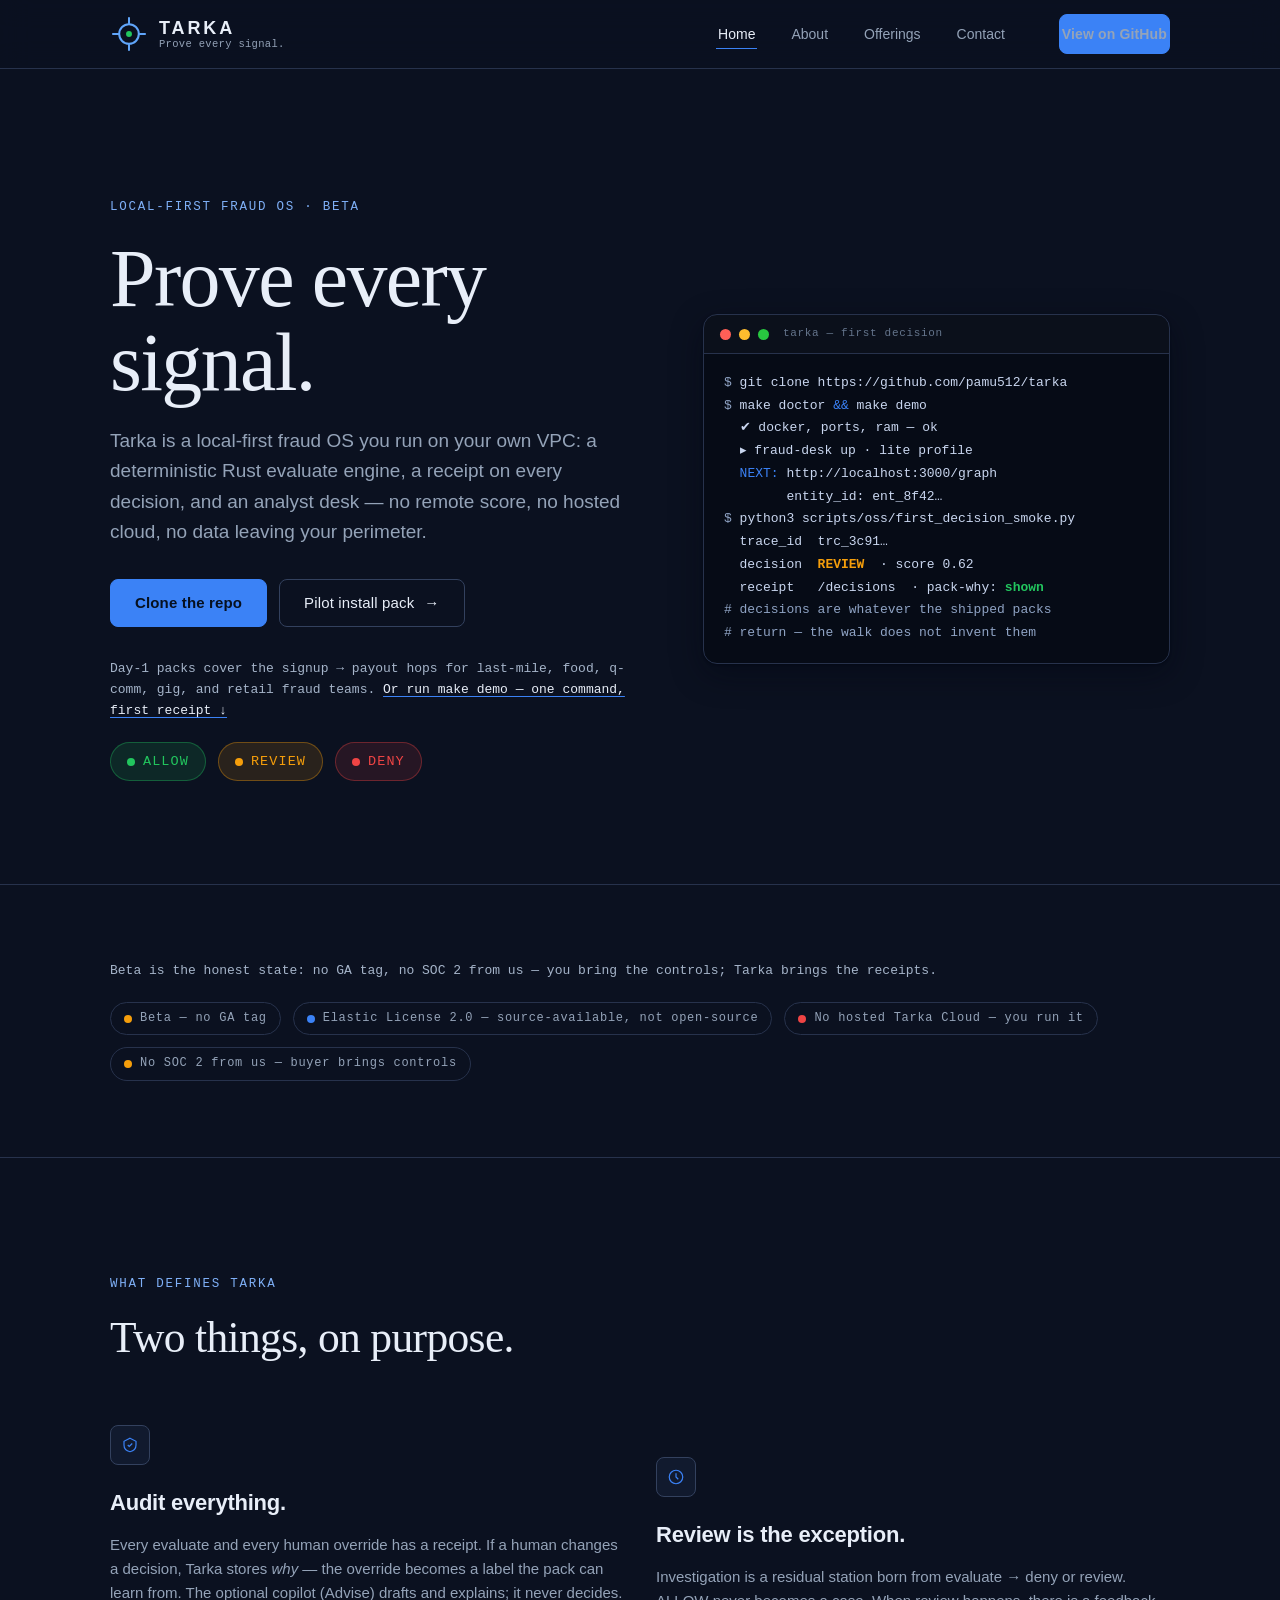
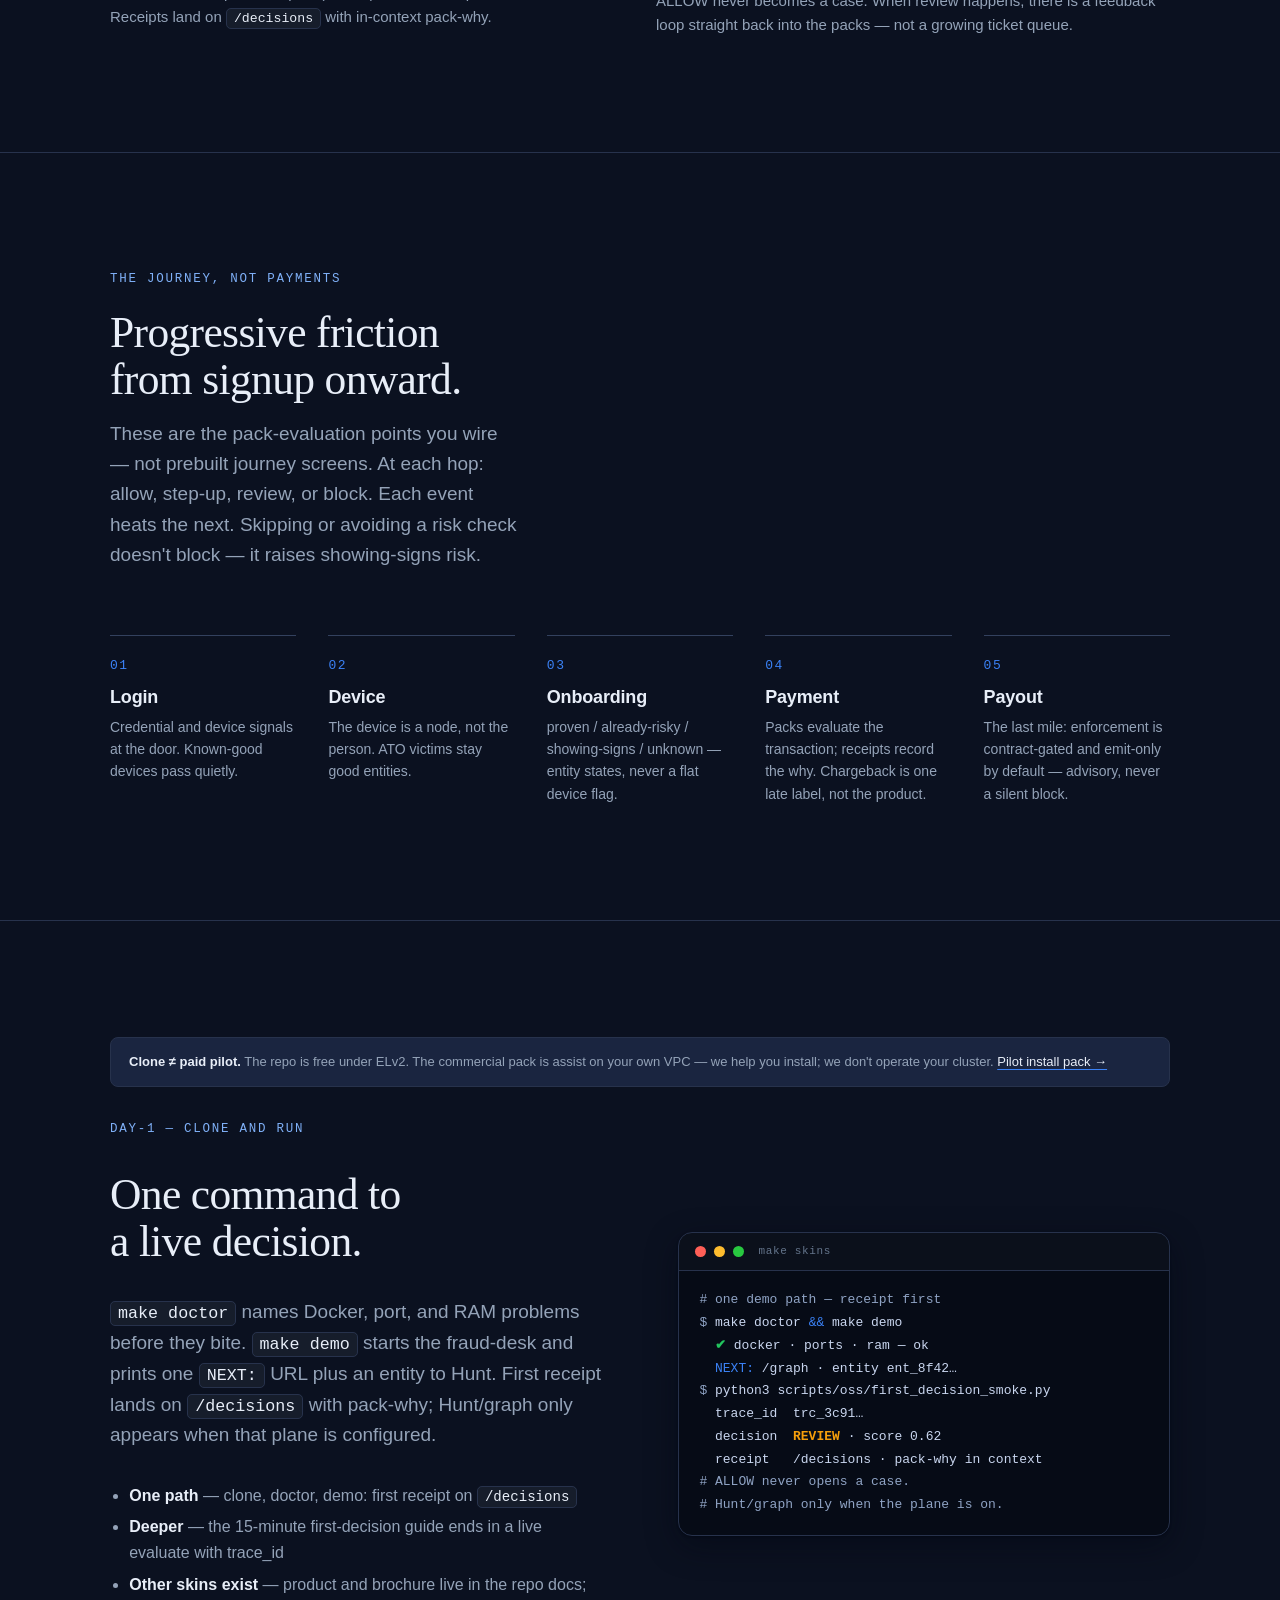
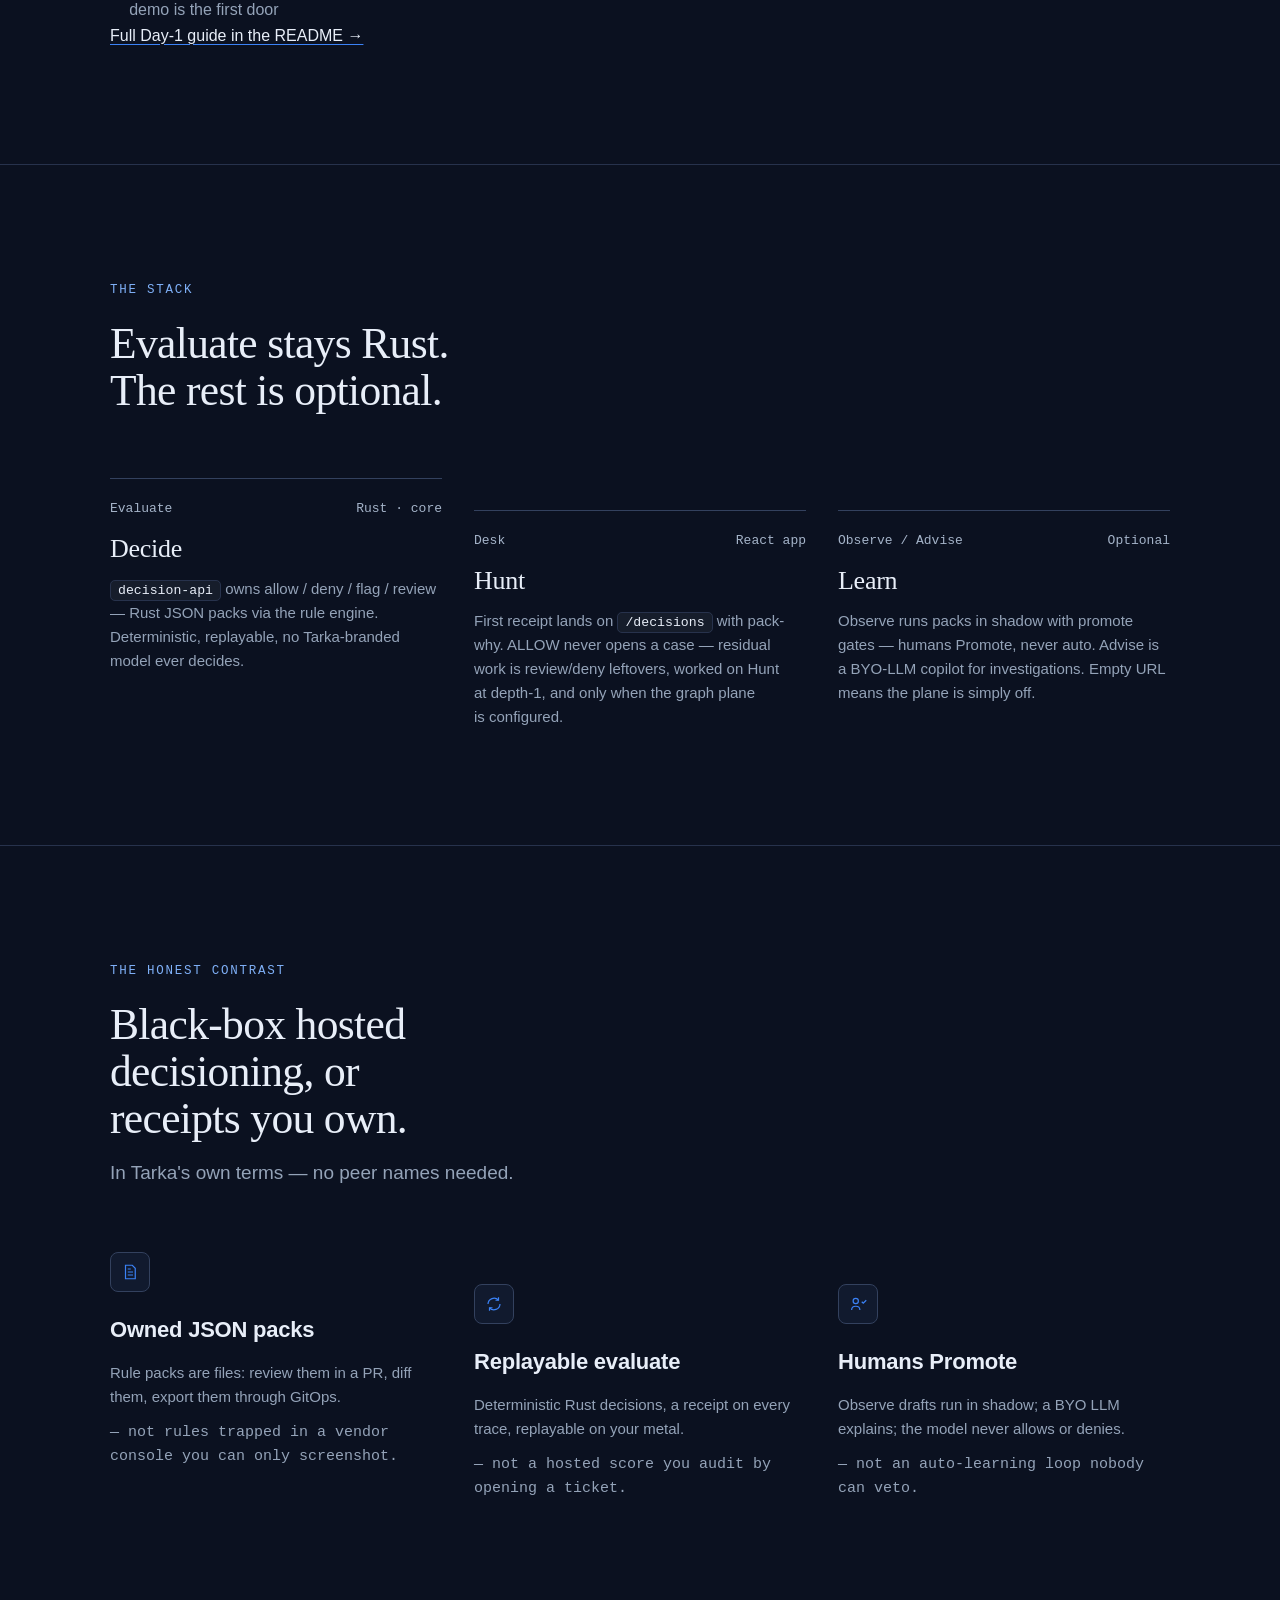
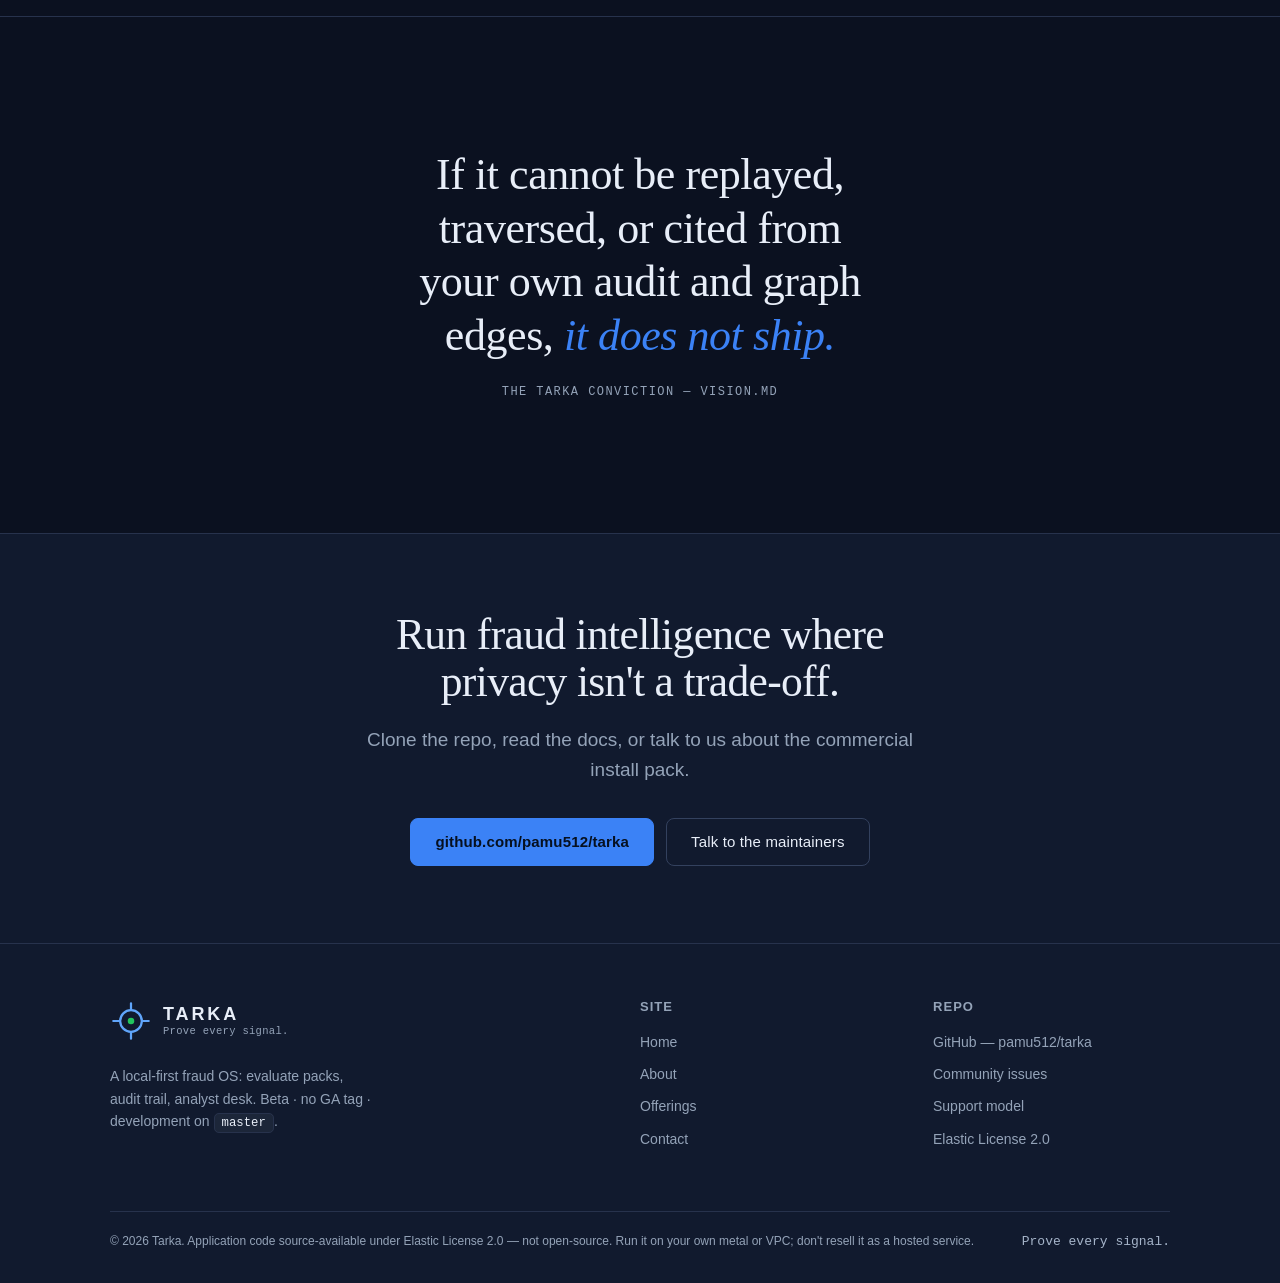
==== index.html @ 6040dd6a "Publish Tarka marketing site for GitHub Pages. Static home/about/offerings/contact from the reviewed" ====
<!doctype html>
<!--
  TARKA · Home v2 — grounded in github.com/pamu512/tarka (README, VISION,
  SUPPORT, CLAIM_LOCK). Every claim below maps to repo evidence; language
  follows the claim-lock honesty rules (beta/ELv2/no-GA stated, no
  auto-promote, no model-decides, no SLA claims).
-->
<html lang="en">
<head>
  <meta charset="utf-8" />
  <meta name="viewport" content="width=device-width, initial-scale=1" />
  <title>Tarka — the local-first fraud OS. Prove every signal.</title>
  <meta name="description" content="Tarka is a local-first fraud OS: a Rust evaluate engine, a full audit trail, and an analyst desk you run on your own metal or VPC. Beta · Elastic License 2.0 · source-available." />
  <link rel="canonical" href="./index.html" />
  <meta name="theme-color" content="#0b1120" />

  <meta property="og:type" content="website" />
  <meta property="og:site_name" content="Tarka" />
  <meta property="og:title" content="Tarka — the local-first fraud OS. Prove every signal." />
  <meta property="og:description" content="Rust evaluate engine + audit trail + analyst desk, on metal you control. Beta · Elastic License 2.0 · source-available." />
  <meta property="og:url" content="./index.html" />
  <meta property="og:image" content="assets/brand/tarka-logo-on-dark-bg.png" />
  <meta name="twitter:card" content="summary_large_image" />

  <link rel="icon" href="assets/favicon.svg" type="image/svg+xml" />
  <link rel="stylesheet" href="assets/main.css" />

</head>
<body>
  <a class="skip-link" href="#main">Skip to content</a>

  <header class="site-header">
    <div class="container site-header__inner">
      <a class="brand" href="index.html" aria-label="Tarka — home">
        <img src="assets/brand/tarka-mark.svg" alt="" />
        <span class="brand-text"><span class="brand-word">TARKA</span><span class="brand-tag">Prove every signal.</span></span>
      </a>
      <button class="nav-toggle" aria-expanded="false" aria-controls="site-nav" aria-label="Menu">
        <svg viewBox="0 0 24 24" fill="none" stroke="currentColor" stroke-width="1.7" aria-hidden="true"><path d="M4 7h16M4 12h16M4 17h16"/></svg>
      </button>
      <nav class="site-nav" id="site-nav" aria-label="Primary">
        <a href="index.html" aria-current="page">Home</a>
        <a href="about.html">About</a>
        <a href="offerings.html">Offerings</a>
        <a href="contact.html">Contact</a>
        <a class="btn btn-primary btn-small" href="https://github.com/pamu512/tarka">View on GitHub</a>
      </nav>
    </div>
  </header>

  <main id="main">
    <!-- HERO -->
    <section class="section hero" data-od-id="hero">
      <div class="container hero-split">
        <div>
          <p class="eyebrow">Local-first fraud OS · Beta</p>
          <h1>Prove every signal.</h1>
          <p class="lead">Tarka is a local-first fraud OS you run on your own VPC: a deterministic Rust evaluate engine, a receipt on every decision, and an analyst desk — no remote score, no hosted cloud, no data leaving your perimeter.</p>
          <div class="hero-cta">
            <a class="btn btn-primary" href="https://github.com/pamu512/tarka">Clone the repo</a>
            <a class="btn btn-secondary btn-arrow" href="offerings.html#commercial">Pilot install pack</a>
          </div>
          <p class="meta" style="margin-top: var(--gap-lg); margin-bottom: 0;">Day-1 packs cover the signup → payout hops for last-mile, food, q-comm, gig, and retail fraud teams. <a class="text-link" href="#day1">Or run make demo — one command, first receipt ↓</a></p>
          <div class="decision-pills" style="margin-top: var(--gap-md);" aria-label="Decision vocabulary">
            <span class="decision-pill decision-pill--allow">ALLOW</span>
            <span class="decision-pill decision-pill--review">REVIEW</span>
            <span class="decision-pill decision-pill--deny">DENY</span>
          </div>
        </div>
        <div class="hero-terminal" aria-hidden="true">
          <div class="terminal">
            <div class="terminal-bar">
              <span class="terminal-dot terminal-dot--r"></span><span class="terminal-dot terminal-dot--y"></span><span class="terminal-dot terminal-dot--g"></span>
              <span class="terminal-title">tarka — first decision</span>
            </div>
<pre><span class="c">$</span> git clone https://github.com/pamu512/tarka
<span class="c">$</span> make doctor <span class="k">&amp;&amp;</span> make demo
  ✔ docker, ports, ram — ok
  ▸ fraud-desk up · lite profile
  <span class="k">NEXT:</span> http://localhost:3000/graph
        entity_id: ent_8f42…
<span class="c">$</span> python3 scripts/oss/first_decision_smoke.py
  trace_id  trc_3c91…
  decision  <span class="warn">REVIEW</span>  · score 0.62
  receipt   /decisions  · pack-why: <span class="ok">shown</span>
<span class="c"># decisions are whatever the shipped packs</span>
<span class="c"># return — the walk does not invent them</span></pre>
          </div>
        </div>
      </div>
    </section>

    <!-- STATUS STRIP (honesty first) -->
    <section class="section section--tight" data-od-id="status">
      <div class="container">
        <p class="meta" style="margin-bottom: var(--gap-md);">Beta is the honest state: no GA tag, no SOC 2 from us — you bring the controls; Tarka brings the receipts.</p>
        <div class="legend" aria-label="Project status">
          <span class="legend-chip legend-chip--beta">Beta — no GA tag</span>
          <span class="legend-chip legend-chip--elv2">Elastic License 2.0 — source-available, not open-source</span>
          <span class="legend-chip legend-chip--noga">No hosted Tarka Cloud — you run it</span>
          <span class="legend-chip legend-chip--soc">No SOC 2 from us — buyer brings controls</span>
        </div>
      </div>
    </section>

    <!-- WHAT DEFINES IT -->
    <section class="section" data-od-id="two-things">
      <div class="container">
        <div class="section-head">
          <p class="eyebrow">What defines Tarka</p>
          <h2 class="h2">Two things, on purpose.</h2>
        </div>
        <div class="grid-2 stack-lg">
          <article class="feature">
            <div class="feature-mark">
              <svg viewBox="0 0 24 24" fill="none" stroke="currentColor" stroke-width="1.6" aria-hidden="true"><path d="M12 3l8 4v5c0 5-3.5 8-8 9-4.5-1-8-4-8-9V7l8-4z"/><path d="M9 12l2 2 4-4"/></svg>
            </div>
            <h3>Audit everything.</h3>
            <p>Every evaluate and every human override has a receipt. If a human changes a decision, Tarka stores <em>why</em> — the override becomes a label the pack can learn from. The optional copilot (Advise) drafts and explains; it never decides. Receipts land on <code class="code-inline">/decisions</code> with in-context pack-why.</p>
          </article>
          <article class="feature">
            <div class="feature-mark">
              <svg viewBox="0 0 24 24" fill="none" stroke="currentColor" stroke-width="1.6" aria-hidden="true"><circle cx="12" cy="12" r="9"/><path d="M12 7v5l3 3"/></svg>
            </div>
            <h3>Review is the exception.</h3>
            <p>Investigation is a residual station born from evaluate → deny or review. ALLOW never becomes a case. When review happens, there is a feedback loop straight back into the packs — not a growing ticket queue.</p>
          </article>
        </div>
      </div>
    </section>

    <!-- THE JOURNEY (progressive friction) -->
    <section class="section" data-od-id="journey">
      <div class="container">
        <div class="section-head">
          <p class="eyebrow">The journey, not payments</p>
          <h2 class="h2">Progressive friction from signup onward.</h2>
          <p class="lead" style="margin-top: 16px;">These are the pack-evaluation points you wire — not prebuilt journey screens. At each hop: allow, step-up, review, or block. Each event heats the next. Skipping or avoiding a risk check doesn't block — it raises showing-signs risk.</p>
        </div>
        <div class="steps">
          <div class="step">
            <h3>Login</h3>
            <p>Credential and device signals at the door. Known-good devices pass quietly.</p>
          </div>
          <div class="step">
            <h3>Device</h3>
            <p>The device is a node, not the person. ATO victims stay good entities.</p>
          </div>
          <div class="step">
            <h3>Onboarding</h3>
            <p>proven / already-risky / showing-signs / unknown — entity states, never a flat device flag.</p>
          </div>
          <div class="step">
            <h3>Payment</h3>
            <p>Packs evaluate the transaction; receipts record the why. Chargeback is one late label, not the product.</p>
          </div>
          <div class="step">
            <h3>Payout</h3>
            <p>The last mile: enforcement is contract-gated and emit-only by default — advisory, never a silent block.</p>
          </div>
        </div>
      </div>
    </section>

    <!-- DAY-1 -->
    <section class="section" id="day1" data-od-id="day1">
      <div class="container" style="margin-bottom: var(--gap-lg);">
        <div class="notice"><strong>Clone ≠ paid pilot.</strong> The repo is free under ELv2. The commercial pack is assist on your own VPC — we help you install; we don't operate your cluster. <a class="text-link" href="offerings.html#commercial">Pilot install pack →</a></div>
      </div>
      <div class="container split-media">
        <div class="stack-lg">
          <p class="eyebrow">Day-1 — clone and run</p>
          <h2 class="h2">One command to a live decision.</h2>
          <p class="lead"><code class="code-inline">make doctor</code> names Docker, port, and RAM problems before they bite. <code class="code-inline">make demo</code> starts the fraud-desk and prints one <code class="code-inline">NEXT:</code> URL plus an entity to Hunt. First receipt lands on <code class="code-inline">/decisions</code> with pack-why; Hunt/graph only appears when that plane is configured.</p>
          <ul class="prose" style="color: var(--muted); padding-left: 1.2em;">
            <li><strong>One path</strong> — clone, doctor, demo: first receipt on <code class="code-inline">/decisions</code></li>
            <li><strong>Deeper</strong> — the 15-minute first-decision guide ends in a live evaluate with trace_id</li>
            <li><strong>Other skins exist</strong> — product and brochure live in the repo docs; demo is the first door</li>
          </ul>
          <a class="text-link" href="https://github.com/pamu512/tarka#day-1-clone-and-run" rel="noopener">Full Day-1 guide in the README →</a>
        </div>
        <div class="terminal" aria-hidden="true">
          <div class="terminal-bar">
            <span class="terminal-dot terminal-dot--r"></span><span class="terminal-dot terminal-dot--y"></span><span class="terminal-dot terminal-dot--g"></span>
            <span class="terminal-title">make skins</span>
          </div>
<pre><span class="c"># one demo path — receipt first</span>
<span class="c">$</span> make doctor <span class="k">&amp;&amp;</span> make demo
  <span class="ok">✔</span> docker · ports · ram — ok
  <span class="k">NEXT:</span> /graph · entity ent_8f42…
<span class="c">$</span> python3 scripts/oss/first_decision_smoke.py
  trace_id  trc_3c91…
  decision  <span class="warn">REVIEW</span> · score 0.62
  receipt   /decisions · pack-why in context
<span class="c"># ALLOW never opens a case.</span>
<span class="c"># Hunt/graph only when the plane is on.</span></pre>
        </div>
      </div>
    </section>

    <!-- PLANES -->
    <section class="section" data-od-id="planes">
      <div class="container">
        <div class="section-head">
          <p class="eyebrow">The stack</p>
          <h2 class="h2">Evaluate stays Rust. The rest is optional.</h2>
        </div>
        <div class="grid-3 stack-lg">
          <article class="plane-card">
            <span class="meta"><span>Evaluate</span><span>Rust · core</span></span>
            <h3>Decide</h3>
            <p><code class="code-inline">decision-api</code> owns allow / deny / flag / review — Rust JSON packs via the rule engine. Deterministic, replayable, no Tarka-branded model ever decides.</p>
          </article>
          <article class="plane-card">
            <span class="meta"><span>Desk</span><span>React app</span></span>
            <h3>Hunt</h3>
            <p>First receipt lands on <code class="code-inline">/decisions</code> with pack-why. ALLOW never opens a case — residual work is review/deny leftovers, worked on Hunt at depth-1, and only when the graph plane is configured.</p>
          </article>
          <article class="plane-card">
            <span class="meta"><span>Observe / Advise</span><span>Optional</span></span>
            <h3>Learn</h3>
            <p>Observe runs packs in shadow with promote gates — humans Promote, never auto. Advise is a BYO-LLM copilot for investigations. Empty URL means the plane is simply off.</p>
          </article>
        </div>
      </div>
    </section>

    <!-- THE HONEST CONTRAST -->
    <section class="section" data-od-id="contrast">
      <div class="container">
        <div class="section-head">
          <p class="eyebrow">The honest contrast</p>
          <h2 class="h2">Black-box hosted decisioning, or receipts you own.</h2>
          <p class="lead" style="margin-top: 16px;">In Tarka's own terms — no peer names needed.</p>
        </div>
        <div class="grid-3 stack-lg">
          <article class="feature">
            <div class="feature-mark">
              <svg viewBox="0 0 24 24" fill="none" stroke="currentColor" stroke-width="1.6" aria-hidden="true"><path d="M6 3h9l4 4v14H6z"/><path d="M9 12h7M9 16h7M9 8h4"/></svg>
            </div>
            <h3>Owned JSON packs</h3>
            <p>Rule packs are files: review them in a PR, diff them, export them through GitOps.</p>
            <p class="meta">— not rules trapped in a vendor console you can only screenshot.</p>
          </article>
          <article class="feature">
            <div class="feature-mark">
              <svg viewBox="0 0 24 24" fill="none" stroke="currentColor" stroke-width="1.6" aria-hidden="true"><path d="M4 12a8 8 0 0 1 14-5"/><path d="M18 3v4h-4"/><path d="M20 12a8 8 0 0 1-14 5"/><path d="M6 21v-4h4"/></svg>
            </div>
            <h3>Replayable evaluate</h3>
            <p>Deterministic Rust decisions, a receipt on every trace, replayable on your metal.</p>
            <p class="meta">— not a hosted score you audit by opening a ticket.</p>
          </article>
          <article class="feature">
            <div class="feature-mark">
              <svg viewBox="0 0 24 24" fill="none" stroke="currentColor" stroke-width="1.6" aria-hidden="true"><circle cx="9" cy="8" r="3.5"/><path d="M3.5 20c0-3 2.5-5 5.5-5s5.5 2 5.5 5"/><path d="M17 9l2 2 4-4"/></svg>
            </div>
            <h3>Humans Promote</h3>
            <p>Observe drafts run in shadow; a BYO LLM explains; the model never allows or denies.</p>
            <p class="meta">— not an auto-learning loop nobody can veto.</p>
          </article>
        </div>
      </div>
    </section>

    <!-- CONVICTION -->
    <section class="section" data-od-id="conviction">
      <div class="container credo">
        <figure>
          <blockquote>If it cannot be replayed, traversed, or cited from your own audit and graph edges, <em>it does not ship.</em></blockquote>
          <figcaption>The Tarka conviction — VISION.md</figcaption>
        </figure>
      </div>
    </section>

    <!-- CTA -->
    <section class="section section--tight cta-strip" data-od-id="cta">
      <div class="container container--narrow">
        <h2 class="h2">Run fraud intelligence where privacy isn't a trade-off.</h2>
        <p class="lead">Clone the repo, read the docs, or talk to us about the commercial install pack.</p>
        <div class="hero-cta">
          <a class="btn btn-primary" href="https://github.com/pamu512/tarka" rel="noopener">github.com/pamu512/tarka</a>
          <a class="btn btn-secondary" href="contact.html">Talk to the maintainers</a>
        </div>
      </div>
    </section>
  </main>

  <footer class="site-footer">
    <div class="container">
      <div class="site-footer__grid">
        <div>
          <span class="brand">
            <img src="assets/brand/tarka-mark.svg" alt="" />
            <span class="brand-text"><span class="brand-word">TARKA</span><span class="brand-tag">Prove every signal.</span></span>
          </span>
          <p style="margin-top: 16px;">A local-first fraud OS: evaluate packs, audit trail, analyst desk. Beta · no GA tag · development on <code class="code-inline">master</code>.</p>
        </div>
        <nav aria-label="Footer">
          <h2>Site</h2>
          <ul>
            <li><a href="index.html">Home</a></li>
            <li><a href="about.html">About</a></li>
            <li><a href="offerings.html">Offerings</a></li>
            <li><a href="contact.html">Contact</a></li>
          </ul>
        </nav>
        <div>
          <h2>Repo</h2>
          <ul>
            <li><a href="https://github.com/pamu512/tarka" rel="noopener">GitHub — pamu512/tarka</a></li>
            <li><a href="https://github.com/pamu512/tarka/issues" rel="noopener">Community issues</a></li>
            <li><a href="https://github.com/pamu512/tarka/blob/master/SUPPORT.md" rel="noopener">Support model</a></li>
            <li><a href="https://github.com/pamu512/tarka/blob/master/LICENSE" rel="noopener">Elastic License 2.0</a></li>
          </ul>
        </div>
      </div>
      <div class="site-footer__legal">
        <span>© <span id="year">2026</span> Tarka. Application code source-available under Elastic License 2.0 — not open-source. Run it on your own metal or VPC; don't resell it as a hosted service.</span>
        <span class="meta">Prove every signal.</span>
      </div>
    </div>
  </footer>

  <script src="assets/main.js" defer></script>
</body>
</html>
---- assets/main.css ----
/* ============================================================
   TARKA — shared stylesheet  v2 (repo-grounded rebrand)
   Brand: Tarka fraud OS — "Prove every signal."
   Surfaces from frontend/src/index.css (slate scale), brand blue
   #3b82f6, decision triad green/amber/red. Discipline: 11 Build
   (restraint, whitespace, typographic hierarchy) on a dark desk.
   ============================================================ */

/* ---------- tokens ---------- */
:root {
  --bg:        #0b1120;   /* page — surface-950            */
  --surface:   #111a2e;   /* raised cards — surface-900     */
  --surface-2: #1a2540;   /* hover / sunken — surface-800   */
  --fg:        #e8eef8;   /* primary text — gray-100        */
  --muted:     #94a3b8;   /* secondary — gray-400           */
  --faint:     #64748b;   /* captions — gray-500            */
  --border:    #27324c;   /* hairlines — surface-700        */
  --border-2:  #33415e;   /* emphasis hairline — surface-600*/

  --accent:      #3b82f6; /* brand blue — brand-500         */
  --accent-deep: #2563eb; /* hover — brand-600              */
  --accent-soft: rgba(59, 130, 246, 0.14);
  --ink-soft:    rgba(232, 238, 248, 0.05);

  --allow:   #22c55e;   /* decision-allow  */
  --review:  #f59e0b;   /* decision-review */
  --deny:    #ef4444;   /* decision-deny   */
  --allow-soft:  rgba(34, 197, 94, 0.13);
  --review-soft: rgba(245, 158, 11, 0.13);
  --deny-soft:   rgba(239, 68, 68, 0.12);
  --success: var(--allow);
  --success-soft: var(--allow-soft);
  --danger: #f87171;
  --danger-soft: rgba(248, 113, 113, 0.12);

  --font-display: 'Instrument Serif', 'Iowan Old Style', Georgia, 'Times New Roman', serif;
  --font-body: -apple-system, BlinkMacSystemFont, 'Segoe UI', 'Helvetica Neue', Helvetica, Arial, sans-serif;
  --font-mono: ui-monospace, 'SF Mono', 'Cascadia Mono', Menlo, Consolas, monospace;

  --fs-display: clamp(46px, 6.4vw, 84px);
  --fs-h1:      clamp(40px, 5vw, 64px);
  --fs-h2:      clamp(30px, 3.4vw, 44px);
  --fs-h3:      22px;
  --fs-lead:    19px;
  --fs-body:    16px;
  --fs-small:   14px;
  --fs-meta:    13px;

  --gap-xs: 8px;  --gap-sm: 12px; --gap-md: 20px; --gap-lg: 32px;
  --gap-xl: 56px; --gap-2xl: 96px;

  --container: 1140px;
  --gutter: 24px;
  --radius: 8px;
  --radius-lg: 14px;

  --shadow-soft: 0 1px 2px rgba(2, 6, 17, 0.5), 0 10px 32px rgba(2, 6, 17, 0.45);
  --ease-out: cubic-bezier(0.22, 0.61, 0.21, 1);
}

@media (min-width: 900px) { :root { --gutter: 40px; } }

/* ---------- reset & base ---------- */
*, *::before, *::after { box-sizing: border-box; }
html { -webkit-text-size-adjust: 100%; scroll-behavior: smooth; }
@media (prefers-reduced-motion: reduce) { html { scroll-behavior: auto; } }

body {
  margin: 0;
  background: var(--bg);
  color: var(--fg);
  font-family: var(--font-body);
  font-size: var(--fs-body);
  line-height: 1.6;
  text-rendering: optimizeLegibility;
  -webkit-font-smoothing: antialiased;
}

img, svg { display: block; max-width: 100%; }
a { color: inherit; text-decoration: none; }
button { font: inherit; cursor: pointer; }
input, select, textarea { font: inherit; }
p { margin: 0 0 1em; text-wrap: pretty; }
h1, h2, h3, h4 { margin: 0; text-wrap: balance; line-height: 1.08; }
ul, ol { margin: 0; padding: 0; }
figcaption { margin: 0; }

::selection { background: var(--accent-soft); color: var(--fg); }

:focus-visible {
  outline: 2px solid var(--accent);
  outline-offset: 3px;
  border-radius: 2px;
}

.skip-link {
  position: absolute; left: 16px; top: -60px;
  background: var(--fg); color: var(--bg);
  padding: 10px 18px; border-radius: var(--radius);
  z-index: 100; font-size: var(--fs-small);
  transition: top 0.15s ease;
}
.skip-link:focus { top: 14px; }

/* ---------- layout primitives ---------- */
.container { max-width: var(--container); margin-inline: auto; padding-inline: var(--gutter); }
.container--narrow { max-width: 860px; }

.section { padding-block: clamp(64px, 9vw, 128px); }
.section + .section { border-top: 1px solid var(--border); }
.section--tight { padding-block: clamp(48px, 6vw, 80px); }

.stack { display: flex; flex-direction: column; }
.stack > * + * { margin-top: var(--gap-md); }
.stack-lg > * + * { margin-top: var(--gap-lg); }

.row { display: flex; align-items: center; gap: var(--gap-md); }
.row-between { display: flex; align-items: center; justify-content: space-between; gap: var(--gap-md); flex-wrap: wrap; }

.grid-2 { display: grid; grid-template-columns: repeat(2, 1fr); gap: var(--gap-lg); }
.grid-3 { display: grid; grid-template-columns: repeat(3, 1fr); gap: var(--gap-lg); }
.grid-2-1 { display: grid; grid-template-columns: 1.9fr 1fr; gap: clamp(40px, 5vw, 80px); align-items: start; }

@media (max-width: 980px) {
  .grid-3 { grid-template-columns: 1fr; gap: var(--gap-md); }
  .grid-2 { grid-template-columns: 1fr; }
  .grid-2-1 { grid-template-columns: 1fr; }
}

/* ---------- type ---------- */
.display, h1 {
  font-family: var(--font-display);
  font-size: var(--fs-display);
  font-weight: 400;
  letter-spacing: -0.02em;
  line-height: 1.03;
}
.h1 { font-family: var(--font-display); font-size: var(--fs-h1); font-weight: 400; letter-spacing: -0.018em; }
.h2, h2 {
  font-family: var(--font-display);
  font-size: var(--fs-h2);
  font-weight: 400;
  letter-spacing: -0.015em;
}
.h3, h3 { font-size: var(--fs-h3); font-weight: 600; letter-spacing: -0.01em; line-height: 1.3; }
.lead { font-size: var(--fs-lead); line-height: 1.6; color: var(--muted); max-width: 58ch; }
.small { font-size: var(--fs-small); }
.meta { font-family: var(--font-mono); font-size: var(--fs-meta); color: #a5b4c9; }
.num  { font-family: var(--font-mono); font-variant-numeric: tabular-nums; }

.eyebrow {
  font-family: var(--font-mono);
  font-size: 12.5px;
  letter-spacing: 0.14em;
  text-transform: uppercase;
  color: #7fb0f7;
  margin: 0 0 var(--gap-md);
}
.eyebrow--muted { color: var(--muted); }

.prose { max-width: 65ch; }
.prose p { color: var(--muted); }
.prose p strong, .prose li strong { color: var(--fg); }
.prose ul, .prose ol { color: var(--muted); padding-left: 1.2em; }
.prose li + li { margin-top: 6px; }

a.text-link {
  color: var(--fg);
  text-decoration: underline;
  text-decoration-color: var(--accent);
  text-decoration-thickness: 1px;
  text-underline-offset: 3px;
  transition: color 0.15s ease;
}
a.text-link:hover { color: var(--accent); }

code, .code-inline {
  font-family: var(--font-mono);
  font-size: 0.88em;
  background: var(--ink-soft);
  border: 1px solid var(--border);
  border-radius: 5px;
  padding: 2px 7px;
  color: var(--fg);
  word-break: break-word;
}

/* terminal-style code block */
.terminal {
  background: #060b16;
  border: 1px solid var(--border);
  border-radius: var(--radius-lg);
  overflow: hidden;
  box-shadow: var(--shadow-soft);
}
.terminal-bar {
  display: flex; align-items: center; gap: 8px;
  padding: 10px 16px;
  border-bottom: 1px solid var(--border);
  background: rgba(232, 238, 248, 0.02);
}
.terminal-dot { width: 11px; height: 11px; border-radius: 50%; background: var(--border-2); }
.terminal-dot--r { background: #ff5f57; } .terminal-dot--y { background: #febc2e; } .terminal-dot--g { background: #28c840; }
.terminal-title { font-family: var(--font-mono); font-size: 11px; color: var(--faint); margin-left: 6px; letter-spacing: 0.06em; }
.terminal pre {
  margin: 0; padding: 18px 20px;
  font-family: var(--font-mono); font-size: 13px; line-height: 1.75;
  color: #c9d6ef; overflow-x: auto;
}
.terminal pre .c { color: #8fa3c4; }               /* comment   */
.terminal pre .k { color: var(--accent); }          /* key/prompt*/
.terminal pre .s { color: #7dd3fc; }                /* string    */
.terminal pre .ok { color: var(--allow); font-weight: 600; }
.terminal pre .warn { color: var(--review); font-weight: 600; }
.terminal pre .deny { color: var(--deny); font-weight: 600; }

/* ---------- header / nav ---------- */
.site-header {
  position: sticky; top: 0; z-index: 40;
  background: rgba(11, 17, 32, 0.88);
  backdrop-filter: blur(14px);
  -webkit-backdrop-filter: blur(14px);
  border-bottom: 1px solid var(--border);
}
.site-header__inner {
  display: flex; align-items: center; justify-content: space-between;
  min-height: 68px; gap: var(--gap-lg);
}
.brand { display: inline-flex; align-items: center; gap: 11px; }
.brand img { height: 38px; width: auto; }
.brand-text { display: flex; flex-direction: column; line-height: 1.15; }
.brand-word {
  font-weight: 800; font-size: 18px; letter-spacing: 0.16em; color: var(--fg);
}
.brand-tag {
  font-family: var(--font-mono); font-size: 10.5px; color: var(--muted);
  letter-spacing: 0.03em; display: block;
}
.site-nav { display: flex; align-items: center; gap: var(--gap-lg); }
.site-nav a {
  font-size: var(--fs-small);
  color: var(--muted);
  padding: 8px 2px;
  position: relative;
  transition: color 0.15s ease;
}
.site-nav a::after {
  content: '';
  position: absolute; left: 0; right: 100%; bottom: 4px;
  border-bottom: 1px solid var(--accent);
  transition: right 0.2s var(--ease-out);
}
.site-nav a:hover { color: var(--fg); }
.site-nav a:hover::after, .site-nav a[aria-current="page"]::after { right: 0; }
.site-nav a[aria-current="page"] { color: var(--fg); }
.site-header .btn { margin-left: var(--gap-md); }

.nav-toggle {
  display: none;
  background: none; border: 1px solid var(--border); border-radius: var(--radius);
  width: 44px; height: 44px; align-items: center; justify-content: center;
}
.nav-toggle svg { width: 20px; height: 20px; color: var(--fg); }

@media (max-width: 860px) {
  .nav-toggle { display: inline-flex; }
  .site-nav {
    display: none;
    position: absolute; top: 100%; left: 0; right: 0;
    background: var(--bg);
    border-bottom: 1px solid var(--border);
    flex-direction: column; align-items: flex-start;
    padding: var(--gap-md) var(--gutter) var(--gap-lg);
    gap: var(--gap-sm);
  }
  .site-nav.is-open { display: flex; }
  .site-nav a { font-size: 17px; padding: 10px 0; }
  .site-nav a::after { display: none; }
  .site-header .btn { margin-left: 0; margin-top: var(--gap-sm); }
}

/* ---------- buttons ---------- */
.btn {
  display: inline-flex; align-items: center; justify-content: center; gap: 10px;
  min-height: 44px;
  padding: 11px 24px;
  border-radius: var(--radius);
  border: 1px solid transparent;
  font-size: 15px;
  font-weight: 500;
  letter-spacing: 0.01em;
  transition: background 0.16s ease, border-color 0.16s ease, color 0.16s ease, transform 0.05s ease;
}
.btn:active { transform: translateY(1px); }
.btn[disabled], .btn[aria-disabled="true"] { opacity: 0.55; cursor: not-allowed; transform: none; }
.btn-primary { background: var(--accent); color: #06101f; border-color: var(--accent); font-weight: 600; }
.btn-primary:hover:not([disabled]) { background: #60a5fa; border-color: #60a5fa; }
.btn-secondary { background: transparent; color: var(--fg); border-color: var(--border-2); }
.btn-secondary:hover:not([disabled]) { border-color: var(--fg); background: var(--ink-soft); }
.btn-ghost { background: transparent; color: var(--fg); border-color: transparent; padding-inline: 8px; }
.btn-ghost:hover:not([disabled]) { color: var(--accent); }
.btn-small { min-height: 36px; padding: 7px 14px; font-size: 13px; }
.btn-arrow::after { content: '\2192'; transition: transform 0.16s var(--ease-out); }
.btn-arrow:hover::after { transform: translateX(3px); }

/* ---------- hero ---------- */
.hero { padding-block: clamp(72px, 10vw, 150px) clamp(56px, 8vw, 110px); }
.hero-split {
  display: grid;
  grid-template-columns: 1.05fr 0.95fr;
  gap: clamp(40px, 6vw, 96px);
  align-items: center;
}
@media (max-width: 920px) { .hero-split { grid-template-columns: 1fr; } }
.hero h1 { margin-bottom: var(--gap-md); max-width: 15ch; }
.hero .lead { margin-bottom: var(--gap-lg); }
.hero-center { text-align: center; }
.hero-center h1, .hero-center .h1 { max-width: 18ch; margin-inline: auto; }
.hero-center .lead { margin-inline: auto; }
.hero-center .eyebrow { margin-bottom: var(--gap-lg); }
.hero-cta { display: flex; gap: var(--gap-sm); flex-wrap: wrap; }
.hero-center .hero-cta { justify-content: center; }

/* decision-pills: ALLOW / REVIEW / DENY strip */
.decision-pills { display: flex; gap: var(--gap-sm); flex-wrap: wrap; }
.decision-pill {
  display: inline-flex; align-items: center; gap: 8px;
  font-family: var(--font-mono); font-size: 13.5px; letter-spacing: 0.08em;
  padding: 8px 16px; border-radius: 999px; border: 1px solid;
}
.decision-pill::before { content: ''; width: 8px; height: 8px; border-radius: 50%; background: currentColor; }
.decision-pill--allow { color: var(--allow); border-color: rgba(34,197,94,0.35); background: var(--allow-soft); }
.decision-pill--review { color: var(--review); border-color: rgba(245,158,11,0.35); background: var(--review-soft); }
.decision-pill--deny { color: var(--deny); border-color: rgba(239,68,68,0.35); background: var(--deny-soft); }

/* hero visual = terminal */
.hero-terminal { min-width: 0; }

/* ---------- sections & blocks ---------- */
.section-head { max-width: 46ch; margin-bottom: clamp(40px, 5vw, 72px); }
.section-head .h2 { margin-top: var(--gap-sm); }
.section-head--right { margin-left: auto; text-align: left; }

.feature { display: flex; flex-direction: column; gap: var(--gap-sm); }
.feature-mark {
  width: 40px; height: 40px;
  display: grid; place-items: center;
  border: 1px solid var(--border-2);
  border-radius: var(--radius);
  color: var(--accent);
  margin-bottom: var(--gap-sm);
  background: var(--surface);
}
.feature-mark svg { width: 18px; height: 18px; }
.feature h3 { margin-bottom: 4px; }
.feature p { color: var(--muted); font-size: 15px; margin: 0; }

/* split */
.split-media {
  display: grid; grid-template-columns: 1fr 1fr;
  gap: clamp(40px, 6vw, 88px); align-items: center;
}
@media (max-width: 920px) { .split-media { grid-template-columns: 1fr; } }

/* collection cards → plane cards */
.plane-card {
  display: flex; flex-direction: column; gap: var(--gap-sm);
  border-top: 1px solid var(--border-2);
  padding-top: var(--gap-md);
  transition: border-color 0.2s ease;
}
.plane-card:hover { border-top-color: var(--accent); }
.plane-card .meta { display: flex; justify-content: space-between; }
.plane-card h3 { font-size: 26px; font-family: var(--font-display); font-weight: 400; }
.plane-card p { color: var(--muted); font-size: 15px; margin: 0; flex-grow: 1; }
.plane-card .text-link { font-size: var(--fs-small); }

/* log rows */
.log-list { border-top: 1px solid var(--border); }
.log-row {
  display: grid;
  grid-template-columns: 130px 1fr;
  gap: var(--gap-lg);
  padding: 26px 0;
  border-bottom: 1px solid var(--border);
  align-items: baseline;
}
.log-row .meta { color: var(--muted); }
.log-row h3 { font-size: 20px; margin-bottom: 4px; }
.log-row p { margin: 0; color: var(--muted); font-size: 15px; }
@media (max-width: 680px) {
  .log-row { grid-template-columns: 1fr; gap: 6px; padding: 20px 0; }
}

/* journey steps (progressive friction) */
.steps { counter-reset: step; display: grid; gap: var(--gap-lg); }
@media (min-width: 860px) { .steps { grid-template-columns: repeat(5, 1fr); } }
.step { counter-increment: step; border-top: 1px solid var(--border-2); padding-top: var(--gap-md); }
.step::before {
  content: counter(step, decimal-leading-zero);
  font-family: var(--font-mono); font-size: 13px;
  letter-spacing: 0.12em; color: var(--accent);
  display: block; margin-bottom: 10px;
}
.step h3 { font-size: 18px; margin-bottom: 6px; }
.step p { color: var(--muted); font-size: 14px; margin: 0; }

/* conviction quote */
.credo { text-align: center; }
.credo blockquote {
  font-family: var(--font-display);
  font-size: clamp(28px, 3.6vw, 44px);
  line-height: 1.22;
  letter-spacing: -0.01em;
  max-width: 26ch;
  margin: 0 auto var(--gap-md);
  text-wrap: balance;
}
.credo blockquote em { font-style: italic; color: var(--accent); }
.credo figcaption { font-family: var(--font-mono); font-size: 12px; letter-spacing: 0.12em; text-transform: uppercase; color: var(--muted); }

/* CTA strip */
.cta-strip { text-align: center; background: var(--surface); }
.cta-strip .h2 { max-width: 24ch; margin-inline: auto; }
.cta-strip .lead { margin: var(--gap-md) auto var(--gap-lg); }
.cta-strip .hero-cta { justify-content: center; }

/* ---------- tables (stack matrix) ---------- */
.ds-wrap {
  overflow-x: auto;
  border: 1px solid var(--border);
  border-radius: var(--radius-lg);
  background: var(--surface);
}
.ds-wrap .ds-table { min-width: 420px; }
.ds-wrap .ds-table caption { padding: 14px 16px 8px; }
.ds-wrap .ds-table th, .ds-wrap .ds-table td { background: transparent; position: static; }

.ds-table { width: 100%; border-collapse: collapse; font-size: 14px; }
.ds-table th, .ds-table td { padding: 13px 16px; text-align: left; border-bottom: 1px solid var(--border); vertical-align: top; }
.ds-table th { color: var(--muted); font-weight: 500; font-family: var(--font-mono); font-size: 11px; letter-spacing: 0.1em; text-transform: uppercase; background: var(--surface-2); position: sticky; top: 0; }
.ds-table tbody tr:hover { background: var(--ink-soft); }
.ds-table .num-col { font-family: var(--font-mono); font-variant-numeric: tabular-nums; white-space: nowrap; }

/* check / cross matrix cells */
.yes { color: var(--allow); font-weight: 600; }
.no  { color: var(--faint); }

/* ---------- forms ---------- */
.form-card {
  background: var(--surface);
  border: 1px solid var(--border);
  border-radius: var(--radius-lg);
  padding: clamp(24px, 4vw, 44px);
  box-shadow: var(--shadow-soft);
}
.form-grid { display: grid; grid-template-columns: 1fr 1fr; gap: var(--gap-md) var(--gap-lg); }
@media (max-width: 680px) { .form-grid { grid-template-columns: 1fr; } }
.field { display: flex; flex-direction: column; gap: 7px; }
.field--full { grid-column: 1 / -1; }
.field label { font-size: var(--fs-small); font-weight: 500; color: var(--fg); }
.field .field-hint { font-size: 12px; color: var(--muted); }
.field-label-row { display: flex; justify-content: space-between; align-items: baseline; gap: 8px; }

.input, .select, .textarea {
  width: 100%;
  min-height: 46px;
  padding: 11px 14px;
  border: 1px solid var(--border-2);
  border-radius: var(--radius);
  background: #0c1425;
  color: var(--fg);
  font-size: 15px;
  transition: border-color 0.15s ease, box-shadow 0.15s ease;
}
.textarea { min-height: 130px; resize: vertical; line-height: 1.55; }
.select {
  appearance: none;
  background-image: url("data:image/svg+xml,%3Csvg xmlns='http://www.w3.org/2000/svg' width='12' height='8' viewBox='0 0 12 8'%3E%3Cpath d='M1 1.5 6 6.5 11 1.5' fill='none' stroke='%2394a3b8' stroke-width='1.5' stroke-linecap='round'/%3E%3C/svg%3E");
  background-repeat: no-repeat;
  background-position: right 14px center;
  padding-right: 38px;
}
.input:focus, .select:focus, .textarea:focus {
  outline: none;
  border-color: var(--accent);
  box-shadow: 0 0 0 3px var(--accent-soft);
}
.input:user-invalid, .select:user-invalid, .textarea:user-invalid {
  border-color: var(--deny);
  background: var(--deny-soft);
}
.input:user-invalid:focus, .select:user-invalid:focus, .textarea:user-invalid:focus {
  box-shadow: 0 0 0 3px var(--deny-soft);
}

.field-error { display: none; font-size: 13px; color: var(--danger); font-weight: 500; }
.field.is-invalid .field-error { display: flex; gap: 6px; align-items: baseline; }
.field.is-invalid .input, .field.is-invalid .select, .field.is-invalid .textarea { border-color: var(--deny); }

.form-status { margin-top: var(--gap-md); }
.form-note { font-size: 12px; color: var(--muted); margin-top: var(--gap-md); }

.error-summary {
  display: none;
  border: 1px solid var(--deny);
  background: var(--deny-soft);
  border-radius: var(--radius);
  padding: 16px 20px;
  margin-bottom: var(--gap-lg);
}
.error-summary.is-visible { display: block; }
.error-summary h2 { font-size: 16px; color: var(--danger); font-family: var(--font-body); font-weight: 600; margin-bottom: 8px; }
.error-summary ul { list-style: none; padding: 0; margin: 0; }
.error-summary a { color: var(--danger); text-decoration: underline; text-underline-offset: 2px; font-size: 14px; }
.error-summary a:hover { color: var(--fg); }

.panel { border-radius: var(--radius); padding: 18px 20px; font-size: 15px; border: 1px solid var(--border); background: var(--surface-2); }
.panel--success { border-color: var(--allow); background: var(--allow-soft); }
.panel--success strong { color: var(--allow); }
.panel--error { border-color: var(--deny); background: var(--deny-soft); }
.panel--error strong { color: var(--danger); }

.form-success { text-align: center; padding: clamp(32px, 5vw, 56px) clamp(16px, 3vw, 40px); }
.form-success .ref {
  font-family: var(--font-mono); font-size: 14px; letter-spacing: 0.08em; color: var(--fg);
  background: var(--bg); border: 1px dashed var(--border-2); border-radius: var(--radius);
  display: inline-block; padding: 8px 16px; margin: var(--gap-md) 0;
}
.success-mark {
  width: 52px; height: 52px; margin: 0 auto var(--gap-md);
  border-radius: 50%; border: 1px solid var(--allow); color: var(--allow);
  display: grid; place-items: center;
}
.success-mark svg { width: 24px; height: 24px; }

.hp-field { position: absolute !important; left: -9999px; top: -9999px; width: 1px; height: 1px; overflow: hidden; }

/* ---------- aside / details panel ---------- */
.aside-panel { border-top: 2px solid var(--border-2); padding-top: var(--gap-md); }
.aside-panel + .aside-panel { margin-top: var(--gap-xl); }
.aside-panel h2 { font-size: 15px; font-family: var(--font-body); font-weight: 600; letter-spacing: 0.06em; text-transform: uppercase; margin-bottom: var(--gap-sm); }
.aside-panel p { font-size: 15px; color: var(--muted); }
.aside-panel a { color: var(--fg); }
.aside-panel .detail-list { list-style: none; }
.aside-panel .detail-list li { display: flex; justify-content: space-between; gap: 12px; padding: 9px 0; border-bottom: 1px solid var(--border); font-size: 14px; }
.aside-panel .detail-list li span:first-child { color: var(--muted); }

/* FAQ */
.faq-item { border-bottom: 1px solid var(--border); }
.faq-item summary {
  cursor: pointer; list-style: none;
  display: flex; justify-content: space-between; align-items: center; gap: var(--gap-md);
  padding: 20px 0; font-weight: 500; min-height: 44px;
}
.faq-item summary::-webkit-details-marker { display: none; }
.faq-item summary::after {
  content: '+'; font-family: var(--font-mono); font-size: 20px; color: var(--muted);
  transition: transform 0.2s ease; flex: none;
}
.faq-item[open] summary::after { transform: rotate(45deg); }
.faq-item p { color: var(--muted); padding-bottom: 20px; margin: 0; max-width: 60ch; }

/* ---------- footer ---------- */
.site-footer { border-top: 1px solid var(--border); background: var(--surface); padding-block: var(--gap-xl) var(--gap-lg); }
.site-footer__grid { display: grid; grid-template-columns: 2fr 1fr 1fr; gap: var(--gap-xl); margin-bottom: var(--gap-xl); }
@media (max-width: 860px) { .site-footer__grid { grid-template-columns: 1fr; gap: var(--gap-lg); } }
.site-footer .brand img { height: 42px; }
.site-footer p { color: var(--muted); font-size: 14px; max-width: 34ch; }
.site-footer h2 { font-family: var(--font-body); font-size: 13px; font-weight: 600; letter-spacing: 0.08em; text-transform: uppercase; color: var(--muted); margin-bottom: var(--gap-sm); }
.site-footer ul { list-style: none; }
.site-footer ul a { color: var(--muted); font-size: 14px; display: inline-block; padding: 5px 0; }
.site-footer ul a:hover { color: var(--fg); }
.site-footer__legal { border-top: 1px solid var(--border); padding-top: var(--gap-md); display: flex; justify-content: space-between; gap: var(--gap-md); flex-wrap: wrap; font-size: 12px; color: var(--muted); }

/* ---------- leads console ---------- */
.leads-toolbar { display: flex; align-items: center; justify-content: space-between; gap: var(--gap-md); flex-wrap: wrap; margin-bottom: var(--gap-lg); }
.leads-table-wrap { overflow-x: auto; border: 1px solid var(--border); border-radius: var(--radius-lg); background: var(--surface); }
.ds-table td.msg { max-width: 320px; }
.ds-table td.msg .full { display: none; }
.ds-table td.msg.open .full { display: inline; }
.ds-table td.msg.open .truncated, .ds-table td.msg .toggle-msg { display: none; }
.ds-table .toggle-msg { background: none; border: none; color: var(--accent); font-size: 12px; padding: 0; text-decoration: underline; text-underline-offset: 2px; }
.status-pill { display: inline-flex; align-items: center; padding: 3px 10px; border-radius: 999px; font-family: var(--font-mono); font-size: 11px; letter-spacing: 0.06em; text-transform: uppercase; }
.status-pill--new { background: var(--allow-soft); color: var(--allow); }
.empty-state { text-align: center; padding: var(--gap-2xl) var(--gap-lg); border: 1px dashed var(--border); border-radius: var(--radius-lg); color: var(--muted); }
.empty-state .h3 { margin-bottom: 8px; color: var(--fg); }

/* ---------- notices & misc ---------- */
.notice { border: 1px solid var(--border); background: var(--surface-2); border-radius: var(--radius); padding: 14px 18px; font-size: 13px; color: var(--muted); }
.notice strong { color: var(--fg); }

.rule { border: 0; border-top: 1px solid var(--border); margin: 0; }
.rule-strong { border: 0; border-top: 1px solid var(--border-2); margin: 0; }

/* status legend chips */
.legend { display: flex; gap: var(--gap-sm); flex-wrap: wrap; }
.legend-chip { display: inline-flex; align-items: center; gap: 8px; font-family: var(--font-mono); font-size: 12px; letter-spacing: 0.06em; color: var(--muted); border: 1px solid var(--border); border-radius: 999px; padding: 6px 13px; }
.legend-chip::before { content: ''; width: 8px; height: 8px; border-radius: 50%; }
.legend-chip--beta::before { background: var(--review); }
.legend-chip--elv2::before { background: var(--accent); }
.legend-chip--noga::before { background: var(--deny); }

/* image fallback */
.ph-img {
  background: linear-gradient(135deg, var(--accent-soft), var(--ink-soft)), var(--surface);
  border: 1px solid var(--border); border-radius: var(--radius-lg);
  aspect-ratio: 4 / 3; display: grid; place-items: center;
  color: var(--muted); font-family: var(--font-mono); font-size: 12px; letter-spacing: 0.06em; width: 100%;
}

/* ---------- reveal animation ---------- */
.reveal { opacity: 0; transform: translateY(14px); transition: opacity 0.55s var(--ease-out), transform 0.55s var(--ease-out); }
.reveal.is-visible { opacity: 1; transform: none; }
@media (prefers-reduced-motion: reduce) {
  .reveal { opacity: 1; transform: none; transition: none; }
  .btn, .site-nav a::after, .btn-arrow::after { transition: none; }
}

/* ---------- 404 ---------- */
.error-page { text-align: center; padding-block: clamp(96px, 14vw, 180px); }
.error-page .code { font-family: var(--font-display); font-size: clamp(120px, 22vw, 240px); line-height: 1; letter-spacing: -0.04em; color: var(--deny); }
.error-page .h2 { margin: var(--gap-md) auto var(--gap-sm); max-width: 20ch; }
.error-page .lead { margin: 0 auto var(--gap-lg); }

/* ---------- @font-face (local, CSP-safe) ---------- */
@font-face {
  font-family: 'Instrument Serif';
  src: url('fonts/instrument-serif-latin.woff2') format('woff2');
  font-weight: 400; font-style: normal; font-display: swap;
}
@font-face {
  font-family: 'Instrument Serif';
  src: url('fonts/instrument-serif-italic-latin.woff2') format('woff2');
  font-weight: 400; font-style: italic; font-display: swap;
}

.legend-chip--soc::before { background: var(--review); }
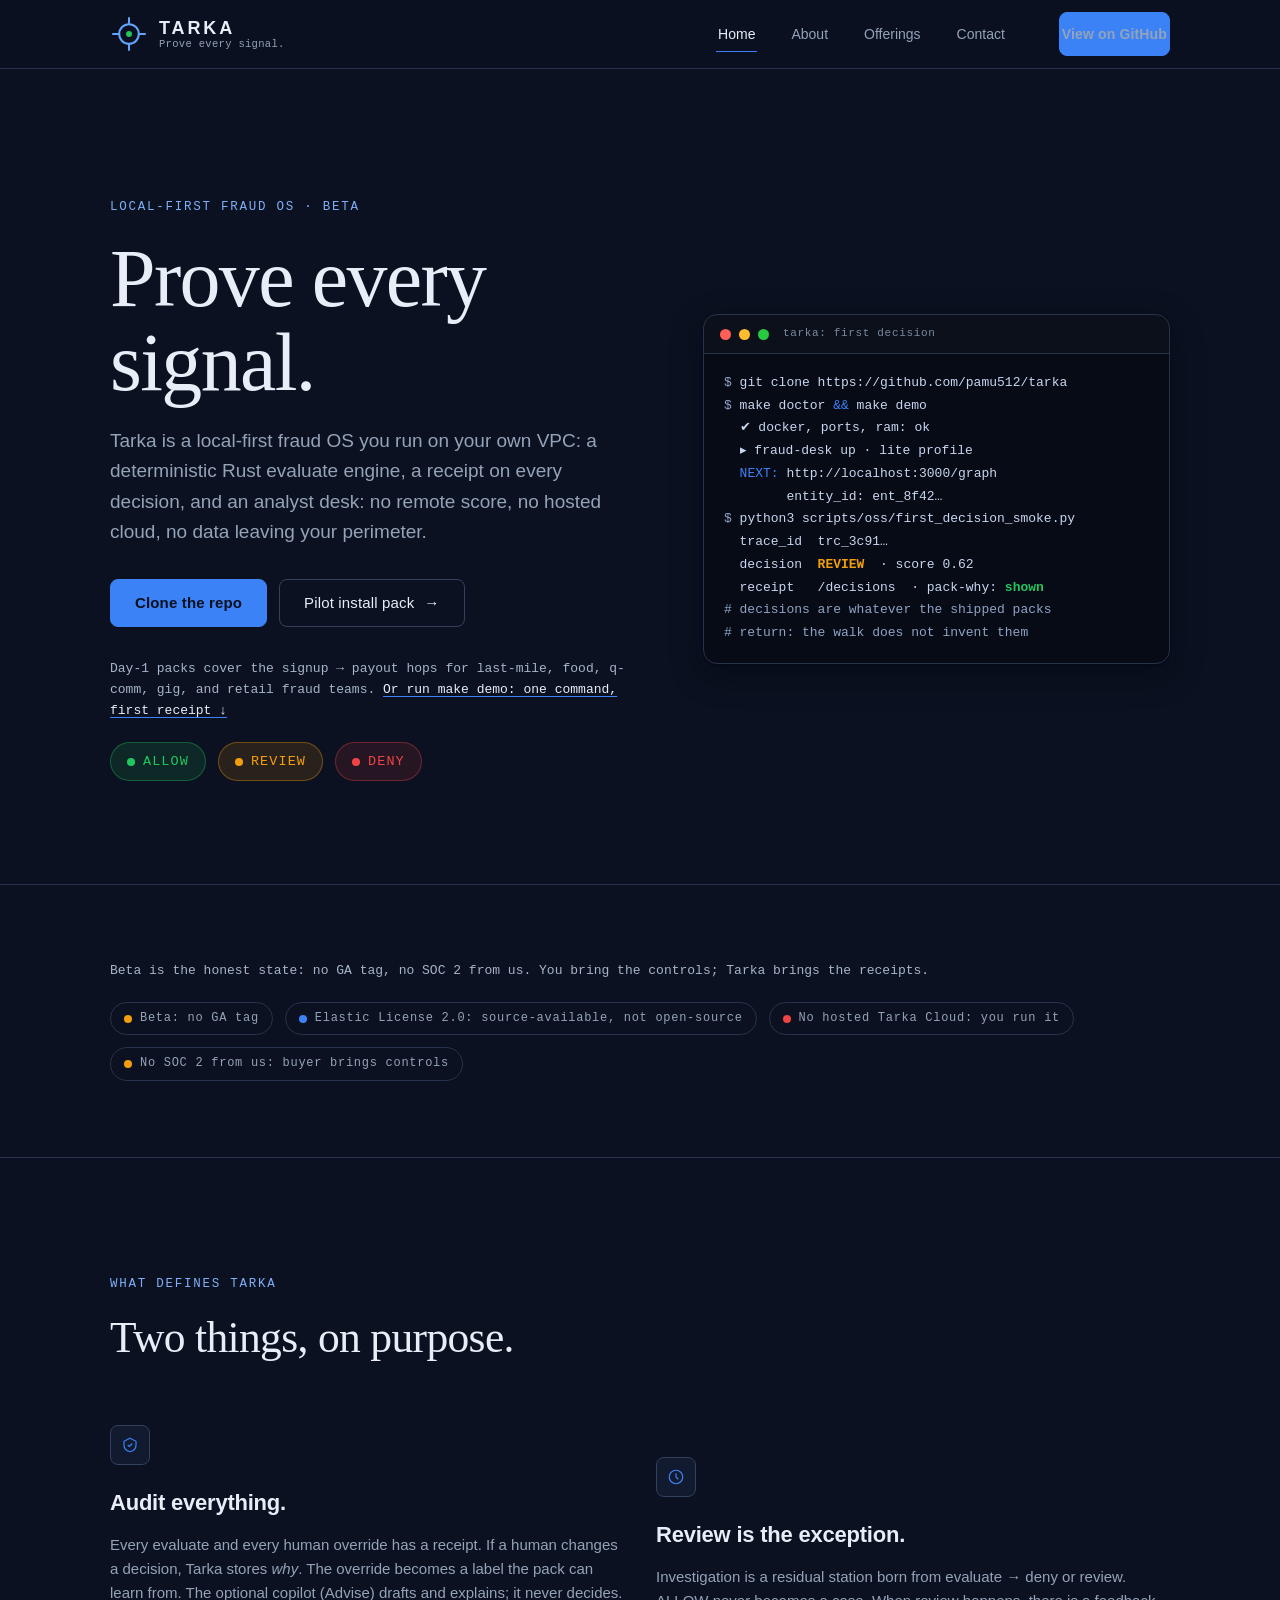
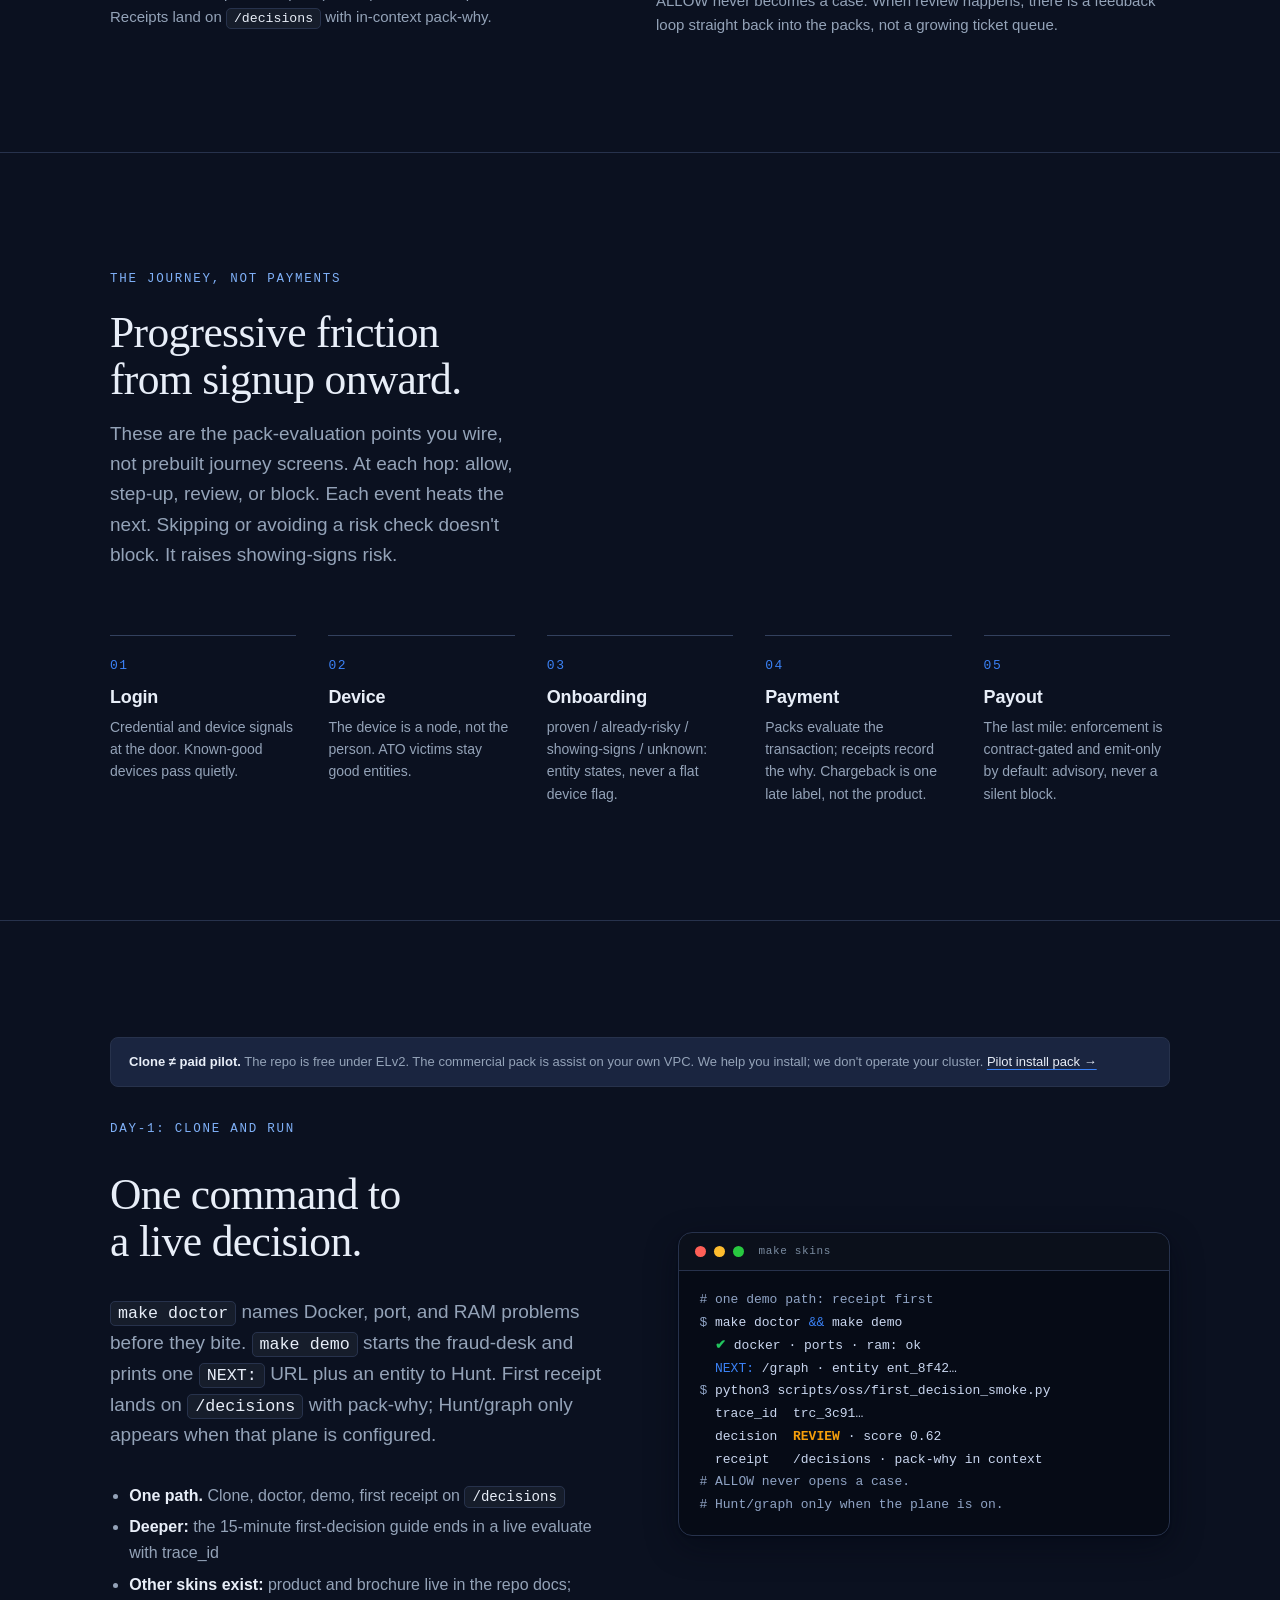
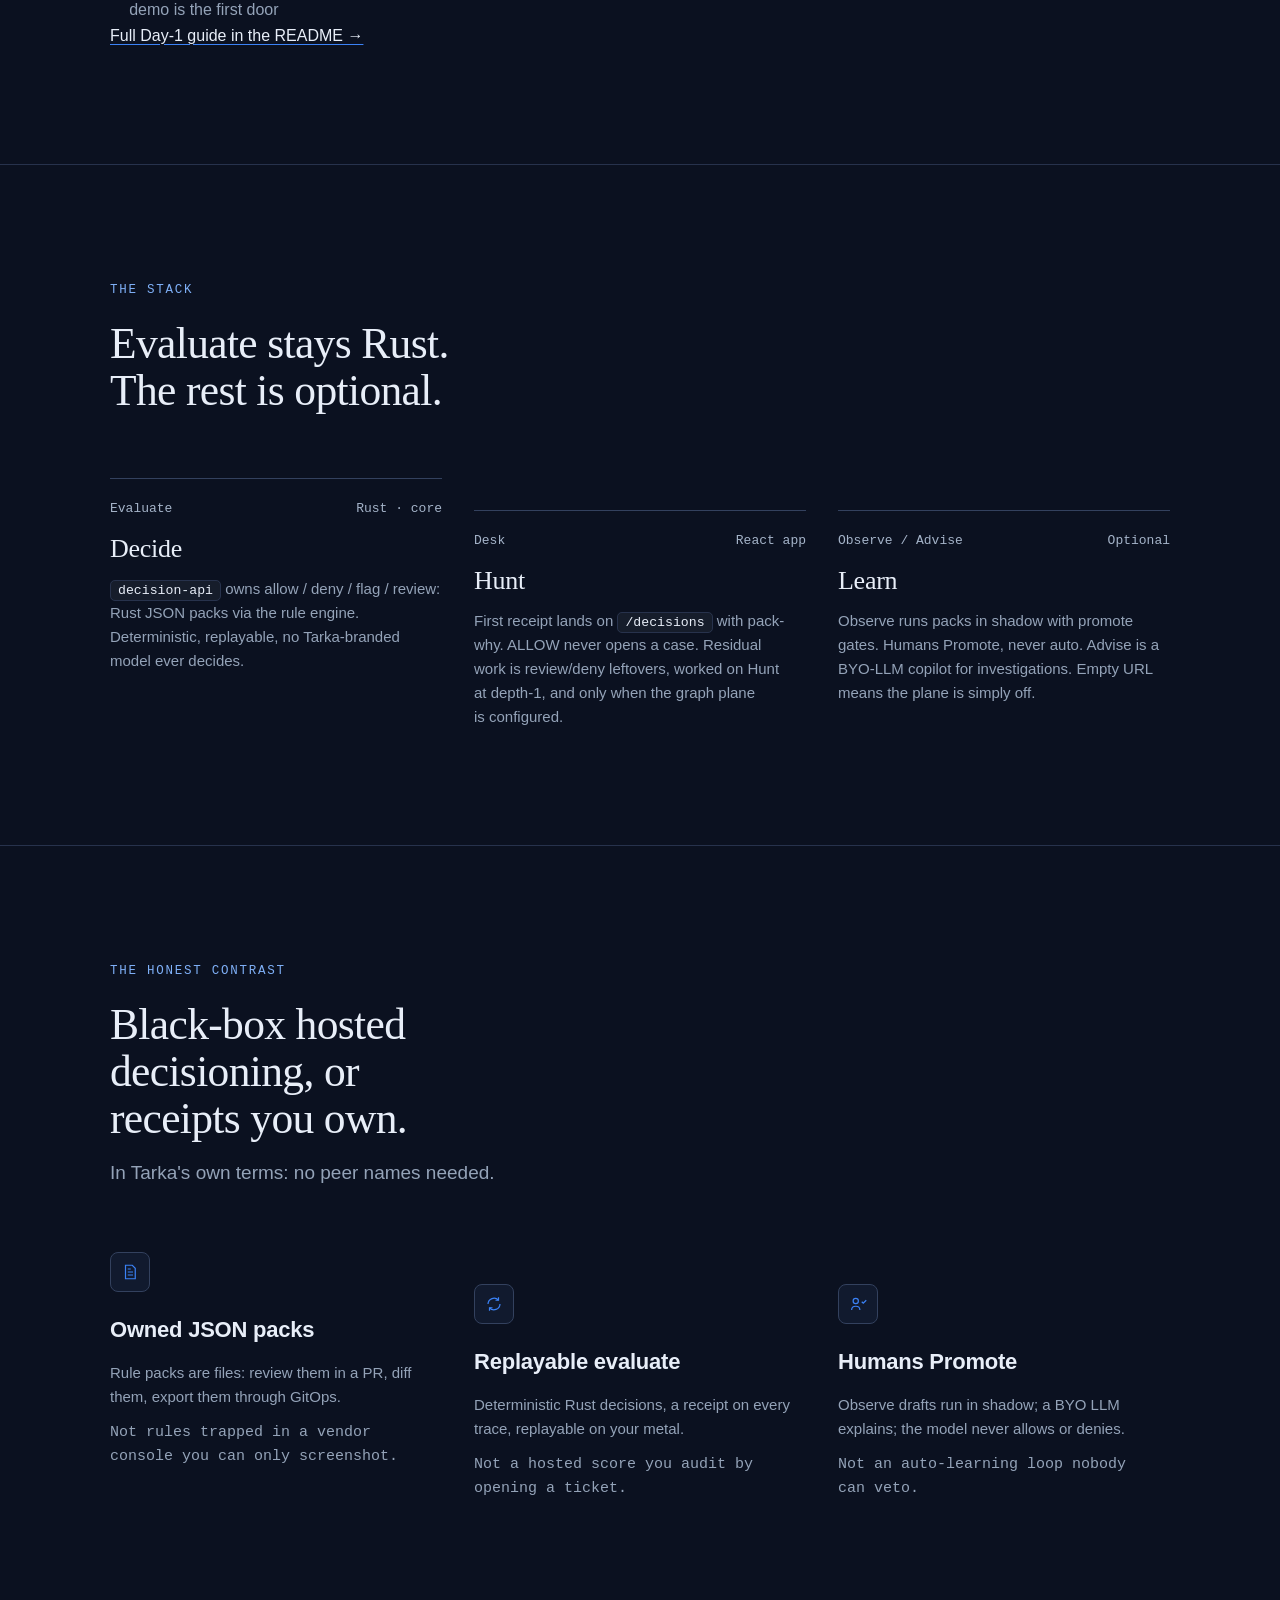
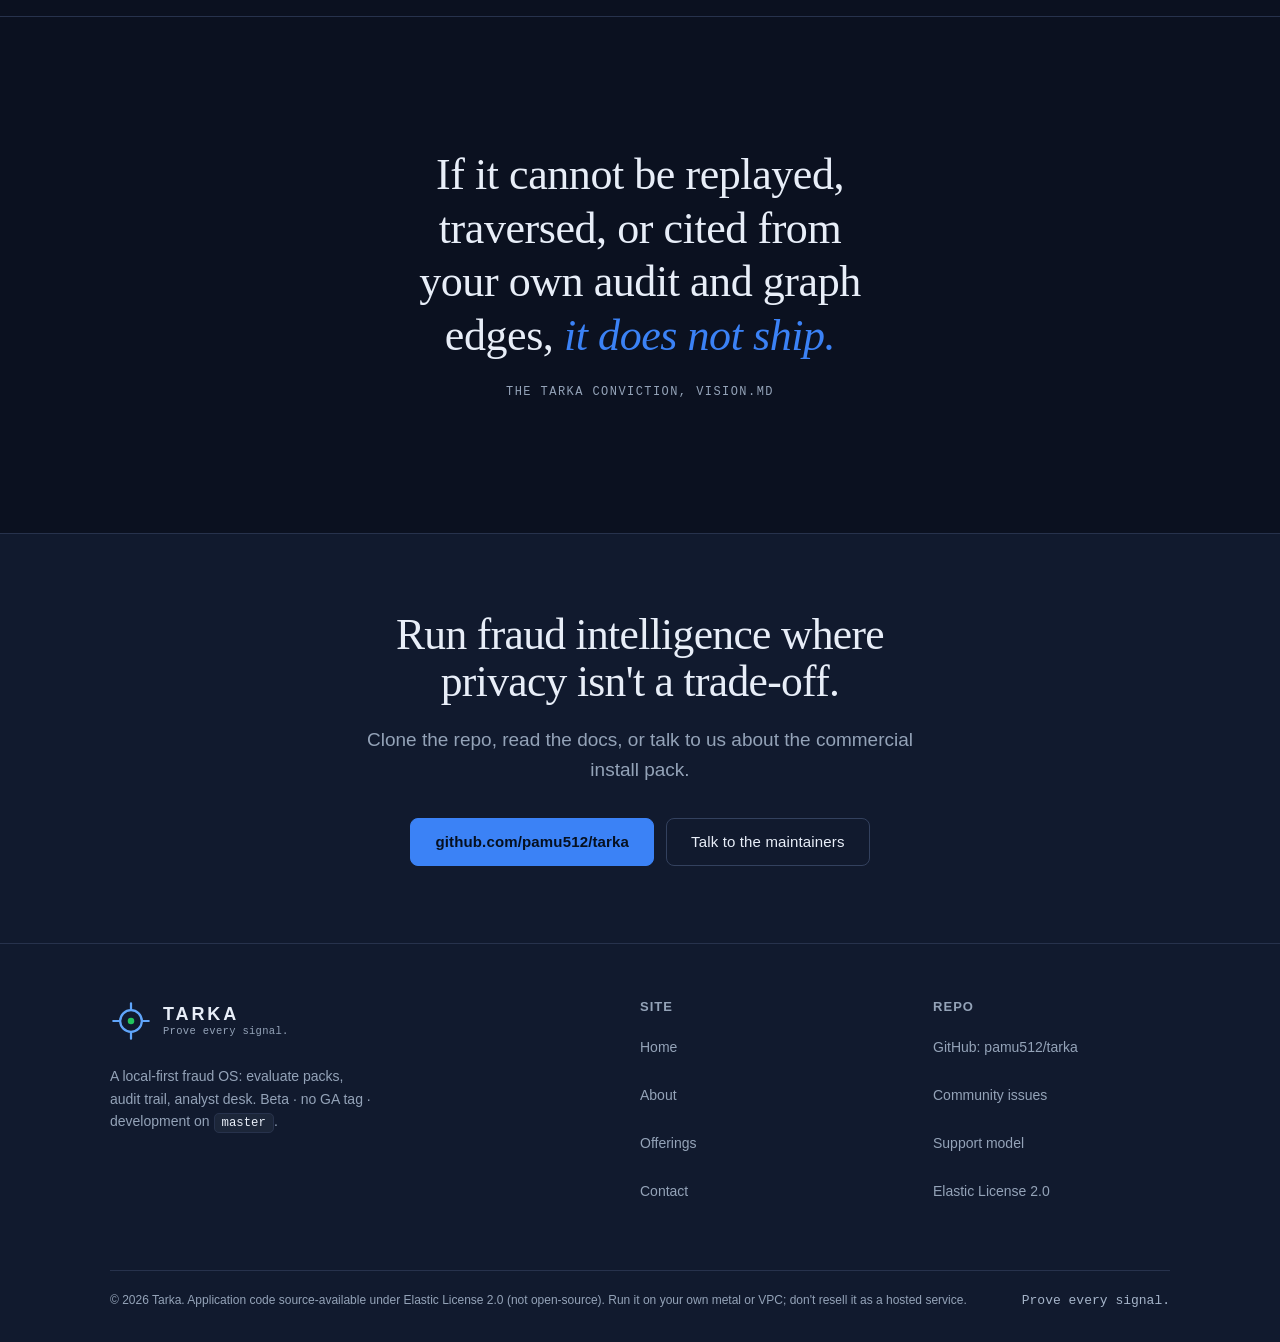
==== commit 06b7b8a4: "Fix site contrast, focus states, and contact copy" ====
--- a/index.html
+++ b/index.html
@@ -1,6 +1,6 @@
 <!doctype html>
 <!--
-  TARKA · Home v2 — grounded in github.com/pamu512/tarka (README, VISION,
+  TARKA · Home v2, grounded in github.com/pamu512/tarka (README, VISION,
   SUPPORT, CLAIM_LOCK). Every claim below maps to repo evidence; language
   follows the claim-lock honesty rules (beta/ELv2/no-GA stated, no
   auto-promote, no model-decides, no SLA claims).
@@ -9,14 +9,14 @@
 <head>
   <meta charset="utf-8" />
   <meta name="viewport" content="width=device-width, initial-scale=1" />
-  <title>Tarka — the local-first fraud OS. Prove every signal.</title>
+  <title>Tarka: the local-first fraud OS. Prove every signal.</title>
   <meta name="description" content="Tarka is a local-first fraud OS: a Rust evaluate engine, a full audit trail, and an analyst desk you run on your own metal or VPC. Beta · Elastic License 2.0 · source-available." />
   <link rel="canonical" href="./index.html" />
   <meta name="theme-color" content="#0b1120" />
 
   <meta property="og:type" content="website" />
   <meta property="og:site_name" content="Tarka" />
-  <meta property="og:title" content="Tarka — the local-first fraud OS. Prove every signal." />
+  <meta property="og:title" content="Tarka: the local-first fraud OS. Prove every signal." />
   <meta property="og:description" content="Rust evaluate engine + audit trail + analyst desk, on metal you control. Beta · Elastic License 2.0 · source-available." />
   <meta property="og:url" content="./index.html" />
   <meta property="og:image" content="assets/brand/tarka-logo-on-dark-bg.png" />
@@ -31,7 +31,7 @@
 
   <header class="site-header">
     <div class="container site-header__inner">
-      <a class="brand" href="index.html" aria-label="Tarka — home">
+      <a class="brand" href="index.html" aria-label="Tarka home">
         <img src="assets/brand/tarka-mark.svg" alt="" />
         <span class="brand-text"><span class="brand-word">TARKA</span><span class="brand-tag">Prove every signal.</span></span>
       </a>
@@ -55,12 +55,12 @@
         <div>
           <p class="eyebrow">Local-first fraud OS · Beta</p>
           <h1>Prove every signal.</h1>
-          <p class="lead">Tarka is a local-first fraud OS you run on your own VPC: a deterministic Rust evaluate engine, a receipt on every decision, and an analyst desk — no remote score, no hosted cloud, no data leaving your perimeter.</p>
+          <p class="lead">Tarka is a local-first fraud OS you run on your own VPC: a deterministic Rust evaluate engine, a receipt on every decision, and an analyst desk: no remote score, no hosted cloud, no data leaving your perimeter.</p>
           <div class="hero-cta">
             <a class="btn btn-primary" href="https://github.com/pamu512/tarka">Clone the repo</a>
             <a class="btn btn-secondary btn-arrow" href="offerings.html#commercial">Pilot install pack</a>
           </div>
-          <p class="meta" style="margin-top: var(--gap-lg); margin-bottom: 0;">Day-1 packs cover the signup → payout hops for last-mile, food, q-comm, gig, and retail fraud teams. <a class="text-link" href="#day1">Or run make demo — one command, first receipt ↓</a></p>
+          <p class="meta" style="margin-top: var(--gap-lg); margin-bottom: 0;">Day-1 packs cover the signup → payout hops for last-mile, food, q-comm, gig, and retail fraud teams. <a class="text-link" href="#day1">Or run make demo: one command, first receipt ↓</a></p>
           <div class="decision-pills" style="margin-top: var(--gap-md);" aria-label="Decision vocabulary">
             <span class="decision-pill decision-pill--allow">ALLOW</span>
             <span class="decision-pill decision-pill--review">REVIEW</span>
@@ -71,11 +71,11 @@
           <div class="terminal">
             <div class="terminal-bar">
               <span class="terminal-dot terminal-dot--r"></span><span class="terminal-dot terminal-dot--y"></span><span class="terminal-dot terminal-dot--g"></span>
-              <span class="terminal-title">tarka — first decision</span>
+              <span class="terminal-title">tarka: first decision</span>
             </div>
 <pre><span class="c">$</span> git clone https://github.com/pamu512/tarka
 <span class="c">$</span> make doctor <span class="k">&amp;&amp;</span> make demo
-  ✔ docker, ports, ram — ok
+  ✔ docker, ports, ram: ok
   ▸ fraud-desk up · lite profile
   <span class="k">NEXT:</span> http://localhost:3000/graph
         entity_id: ent_8f42…
@@ -84,7 +84,7 @@
   decision  <span class="warn">REVIEW</span>  · score 0.62
   receipt   /decisions  · pack-why: <span class="ok">shown</span>
 <span class="c"># decisions are whatever the shipped packs</span>
-<span class="c"># return — the walk does not invent them</span></pre>
+<span class="c"># return: the walk does not invent them</span></pre>
           </div>
         </div>
       </div>
@@ -93,12 +93,12 @@
     <!-- STATUS STRIP (honesty first) -->
     <section class="section section--tight" data-od-id="status">
       <div class="container">
-        <p class="meta" style="margin-bottom: var(--gap-md);">Beta is the honest state: no GA tag, no SOC 2 from us — you bring the controls; Tarka brings the receipts.</p>
+        <p class="meta" style="margin-bottom: var(--gap-md);">Beta is the honest state: no GA tag, no SOC 2 from us. You bring the controls; Tarka brings the receipts.</p>
         <div class="legend" aria-label="Project status">
-          <span class="legend-chip legend-chip--beta">Beta — no GA tag</span>
-          <span class="legend-chip legend-chip--elv2">Elastic License 2.0 — source-available, not open-source</span>
-          <span class="legend-chip legend-chip--noga">No hosted Tarka Cloud — you run it</span>
-          <span class="legend-chip legend-chip--soc">No SOC 2 from us — buyer brings controls</span>
+          <span class="legend-chip legend-chip--beta">Beta: no GA tag</span>
+          <span class="legend-chip legend-chip--elv2">Elastic License 2.0: source-available, not open-source</span>
+          <span class="legend-chip legend-chip--noga">No hosted Tarka Cloud: you run it</span>
+          <span class="legend-chip legend-chip--soc">No SOC 2 from us: buyer brings controls</span>
         </div>
       </div>
     </section>
@@ -116,14 +116,14 @@
               <svg viewBox="0 0 24 24" fill="none" stroke="currentColor" stroke-width="1.6" aria-hidden="true"><path d="M12 3l8 4v5c0 5-3.5 8-8 9-4.5-1-8-4-8-9V7l8-4z"/><path d="M9 12l2 2 4-4"/></svg>
             </div>
             <h3>Audit everything.</h3>
-            <p>Every evaluate and every human override has a receipt. If a human changes a decision, Tarka stores <em>why</em> — the override becomes a label the pack can learn from. The optional copilot (Advise) drafts and explains; it never decides. Receipts land on <code class="code-inline">/decisions</code> with in-context pack-why.</p>
+            <p>Every evaluate and every human override has a receipt. If a human changes a decision, Tarka stores <em>why</em>. The override becomes a label the pack can learn from. The optional copilot (Advise) drafts and explains; it never decides. Receipts land on <code class="code-inline">/decisions</code> with in-context pack-why.</p>
           </article>
           <article class="feature">
             <div class="feature-mark">
               <svg viewBox="0 0 24 24" fill="none" stroke="currentColor" stroke-width="1.6" aria-hidden="true"><circle cx="12" cy="12" r="9"/><path d="M12 7v5l3 3"/></svg>
             </div>
             <h3>Review is the exception.</h3>
-            <p>Investigation is a residual station born from evaluate → deny or review. ALLOW never becomes a case. When review happens, there is a feedback loop straight back into the packs — not a growing ticket queue.</p>
+            <p>Investigation is a residual station born from evaluate → deny or review. ALLOW never becomes a case. When review happens, there is a feedback loop straight back into the packs, not a growing ticket queue.</p>
           </article>
         </div>
       </div>
@@ -135,7 +135,7 @@
         <div class="section-head">
           <p class="eyebrow">The journey, not payments</p>
           <h2 class="h2">Progressive friction from signup onward.</h2>
-          <p class="lead" style="margin-top: 16px;">These are the pack-evaluation points you wire — not prebuilt journey screens. At each hop: allow, step-up, review, or block. Each event heats the next. Skipping or avoiding a risk check doesn't block — it raises showing-signs risk.</p>
+          <p class="lead" style="margin-top: 16px;">These are the pack-evaluation points you wire, not prebuilt journey screens. At each hop: allow, step-up, review, or block. Each event heats the next. Skipping or avoiding a risk check doesn't block. It raises showing-signs risk.</p>
         </div>
         <div class="steps">
           <div class="step">
@@ -148,7 +148,7 @@
           </div>
           <div class="step">
             <h3>Onboarding</h3>
-            <p>proven / already-risky / showing-signs / unknown — entity states, never a flat device flag.</p>
+            <p>proven / already-risky / showing-signs / unknown: entity states, never a flat device flag.</p>
           </div>
           <div class="step">
             <h3>Payment</h3>
@@ -156,7 +156,7 @@
           </div>
           <div class="step">
             <h3>Payout</h3>
-            <p>The last mile: enforcement is contract-gated and emit-only by default — advisory, never a silent block.</p>
+            <p>The last mile: enforcement is contract-gated and emit-only by default: advisory, never a silent block.</p>
           </div>
         </div>
       </div>
@@ -165,17 +165,17 @@
     <!-- DAY-1 -->
     <section class="section" id="day1" data-od-id="day1">
       <div class="container" style="margin-bottom: var(--gap-lg);">
-        <div class="notice"><strong>Clone ≠ paid pilot.</strong> The repo is free under ELv2. The commercial pack is assist on your own VPC — we help you install; we don't operate your cluster. <a class="text-link" href="offerings.html#commercial">Pilot install pack →</a></div>
+        <div class="notice"><strong>Clone ≠ paid pilot.</strong> The repo is free under ELv2. The commercial pack is assist on your own VPC. We help you install; we don't operate your cluster. <a class="text-link" href="offerings.html#commercial">Pilot install pack →</a></div>
       </div>
       <div class="container split-media">
         <div class="stack-lg">
-          <p class="eyebrow">Day-1 — clone and run</p>
+          <p class="eyebrow">Day-1: clone and run</p>
           <h2 class="h2">One command to a live decision.</h2>
           <p class="lead"><code class="code-inline">make doctor</code> names Docker, port, and RAM problems before they bite. <code class="code-inline">make demo</code> starts the fraud-desk and prints one <code class="code-inline">NEXT:</code> URL plus an entity to Hunt. First receipt lands on <code class="code-inline">/decisions</code> with pack-why; Hunt/graph only appears when that plane is configured.</p>
           <ul class="prose" style="color: var(--muted); padding-left: 1.2em;">
-            <li><strong>One path</strong> — clone, doctor, demo: first receipt on <code class="code-inline">/decisions</code></li>
-            <li><strong>Deeper</strong> — the 15-minute first-decision guide ends in a live evaluate with trace_id</li>
-            <li><strong>Other skins exist</strong> — product and brochure live in the repo docs; demo is the first door</li>
+            <li><strong>One path.</strong> Clone, doctor, demo, first receipt on <code class="code-inline">/decisions</code></li>
+            <li><strong>Deeper:</strong> the 15-minute first-decision guide ends in a live evaluate with trace_id</li>
+            <li><strong>Other skins exist:</strong> product and brochure live in the repo docs; demo is the first door</li>
           </ul>
           <a class="text-link" href="https://github.com/pamu512/tarka#day-1-clone-and-run" rel="noopener">Full Day-1 guide in the README →</a>
         </div>
@@ -184,9 +184,9 @@
             <span class="terminal-dot terminal-dot--r"></span><span class="terminal-dot terminal-dot--y"></span><span class="terminal-dot terminal-dot--g"></span>
             <span class="terminal-title">make skins</span>
           </div>
-<pre><span class="c"># one demo path — receipt first</span>
+<pre><span class="c"># one demo path: receipt first</span>
 <span class="c">$</span> make doctor <span class="k">&amp;&amp;</span> make demo
-  <span class="ok">✔</span> docker · ports · ram — ok
+  <span class="ok">✔</span> docker · ports · ram: ok
   <span class="k">NEXT:</span> /graph · entity ent_8f42…
 <span class="c">$</span> python3 scripts/oss/first_decision_smoke.py
   trace_id  trc_3c91…
@@ -209,17 +209,17 @@
           <article class="plane-card">
             <span class="meta"><span>Evaluate</span><span>Rust · core</span></span>
             <h3>Decide</h3>
-            <p><code class="code-inline">decision-api</code> owns allow / deny / flag / review — Rust JSON packs via the rule engine. Deterministic, replayable, no Tarka-branded model ever decides.</p>
+            <p><code class="code-inline">decision-api</code> owns allow / deny / flag / review: Rust JSON packs via the rule engine. Deterministic, replayable, no Tarka-branded model ever decides.</p>
           </article>
           <article class="plane-card">
             <span class="meta"><span>Desk</span><span>React app</span></span>
             <h3>Hunt</h3>
-            <p>First receipt lands on <code class="code-inline">/decisions</code> with pack-why. ALLOW never opens a case — residual work is review/deny leftovers, worked on Hunt at depth-1, and only when the graph plane is configured.</p>
+            <p>First receipt lands on <code class="code-inline">/decisions</code> with pack-why. ALLOW never opens a case. Residual work is review/deny leftovers, worked on Hunt at depth-1, and only when the graph plane is configured.</p>
           </article>
           <article class="plane-card">
             <span class="meta"><span>Observe / Advise</span><span>Optional</span></span>
             <h3>Learn</h3>
-            <p>Observe runs packs in shadow with promote gates — humans Promote, never auto. Advise is a BYO-LLM copilot for investigations. Empty URL means the plane is simply off.</p>
+            <p>Observe runs packs in shadow with promote gates. Humans Promote, never auto. Advise is a BYO-LLM copilot for investigations. Empty URL means the plane is simply off.</p>
           </article>
         </div>
       </div>
@@ -231,7 +231,7 @@
         <div class="section-head">
           <p class="eyebrow">The honest contrast</p>
           <h2 class="h2">Black-box hosted decisioning, or receipts you own.</h2>
-          <p class="lead" style="margin-top: 16px;">In Tarka's own terms — no peer names needed.</p>
+          <p class="lead" style="margin-top: 16px;">In Tarka's own terms: no peer names needed.</p>
         </div>
         <div class="grid-3 stack-lg">
           <article class="feature">
@@ -240,7 +240,7 @@
             </div>
             <h3>Owned JSON packs</h3>
             <p>Rule packs are files: review them in a PR, diff them, export them through GitOps.</p>
-            <p class="meta">— not rules trapped in a vendor console you can only screenshot.</p>
+            <p class="meta">Not rules trapped in a vendor console you can only screenshot.</p>
           </article>
           <article class="feature">
             <div class="feature-mark">
@@ -248,7 +248,7 @@
             </div>
             <h3>Replayable evaluate</h3>
             <p>Deterministic Rust decisions, a receipt on every trace, replayable on your metal.</p>
-            <p class="meta">— not a hosted score you audit by opening a ticket.</p>
+            <p class="meta">Not a hosted score you audit by opening a ticket.</p>
           </article>
           <article class="feature">
             <div class="feature-mark">
@@ -256,7 +256,7 @@
             </div>
             <h3>Humans Promote</h3>
             <p>Observe drafts run in shadow; a BYO LLM explains; the model never allows or denies.</p>
-            <p class="meta">— not an auto-learning loop nobody can veto.</p>
+            <p class="meta">Not an auto-learning loop nobody can veto.</p>
           </article>
         </div>
       </div>
@@ -267,7 +267,7 @@
       <div class="container credo">
         <figure>
           <blockquote>If it cannot be replayed, traversed, or cited from your own audit and graph edges, <em>it does not ship.</em></blockquote>
-          <figcaption>The Tarka conviction — VISION.md</figcaption>
+          <figcaption>The Tarka conviction, VISION.md</figcaption>
         </figure>
       </div>
     </section>
@@ -307,7 +307,7 @@
         <div>
           <h2>Repo</h2>
           <ul>
-            <li><a href="https://github.com/pamu512/tarka" rel="noopener">GitHub — pamu512/tarka</a></li>
+            <li><a href="https://github.com/pamu512/tarka" rel="noopener">GitHub: pamu512/tarka</a></li>
             <li><a href="https://github.com/pamu512/tarka/issues" rel="noopener">Community issues</a></li>
             <li><a href="https://github.com/pamu512/tarka/blob/master/SUPPORT.md" rel="noopener">Support model</a></li>
             <li><a href="https://github.com/pamu512/tarka/blob/master/LICENSE" rel="noopener">Elastic License 2.0</a></li>
@@ -315,7 +315,7 @@
         </div>
       </div>
       <div class="site-footer__legal">
-        <span>© <span id="year">2026</span> Tarka. Application code source-available under Elastic License 2.0 — not open-source. Run it on your own metal or VPC; don't resell it as a hosted service.</span>
+        <span>© <span id="year">2026</span> Tarka. Application code source-available under Elastic License 2.0 (not open-source). Run it on your own metal or VPC; don't resell it as a hosted service.</span>
         <span class="meta">Prove every signal.</span>
       </div>
     </div>
--- a/assets/main.css
+++ b/assets/main.css
@@ -1,6 +1,6 @@
 /* ============================================================
-   TARKA — shared stylesheet  v2 (repo-grounded rebrand)
-   Brand: Tarka fraud OS — "Prove every signal."
+   TARKA: shared stylesheet  v2 (repo-grounded rebrand)
+   Brand: Tarka fraud OS. "Prove every signal."
    Surfaces from frontend/src/index.css (slate scale), brand blue
    #3b82f6, decision triad green/amber/red. Discipline: 11 Build
    (restraint, whitespace, typographic hierarchy) on a dark desk.
@@ -8,17 +8,17 @@
 
 /* ---------- tokens ---------- */
 :root {
-  --bg:        #0b1120;   /* page — surface-950            */
-  --surface:   #111a2e;   /* raised cards — surface-900     */
-  --surface-2: #1a2540;   /* hover / sunken — surface-800   */
-  --fg:        #e8eef8;   /* primary text — gray-100        */
-  --muted:     #94a3b8;   /* secondary — gray-400           */
-  --faint:     #64748b;   /* captions — gray-500            */
-  --border:    #27324c;   /* hairlines — surface-700        */
-  --border-2:  #33415e;   /* emphasis hairline — surface-600*/
-
-  --accent:      #3b82f6; /* brand blue — brand-500         */
-  --accent-deep: #2563eb; /* hover — brand-600              */
+  --bg:        #0b1120;   /* page: surface-950            */
+  --surface:   #111a2e;   /* raised cards: surface-900     */
+  --surface-2: #1a2540;   /* hover / sunken: surface-800   */
+  --fg:        #e8eef8;   /* primary text: gray-100        */
+  --muted:     #94a3b8;   /* secondary: gray-400           */
+  --faint:     #7a8ba0;   /* captions, readable on raised cards */
+  --border:    #27324c;   /* hairlines: surface-700        */
+  --border-2:  #33415e;   /* emphasis hairline: surface-600*/
+
+  --accent:      #3b82f6; /* brand blue: brand-500         */
+  --accent-deep: #2563eb; /* hover: brand-600              */
   --accent-soft: rgba(59, 130, 246, 0.14);
   --ink-soft:    rgba(232, 238, 248, 0.05);
 
@@ -121,6 +121,15 @@
 .grid-3 { display: grid; grid-template-columns: repeat(3, 1fr); gap: var(--gap-lg); }
 .grid-2-1 { display: grid; grid-template-columns: 1.9fr 1fr; gap: clamp(40px, 5vw, 80px); align-items: start; }
 
+.grid-2 > *,
+.grid-3 > *,
+.grid-2-1 > *,
+.hero-split > *,
+.split-media > *,
+.step {
+  min-width: 0;
+}
+
 @media (max-width: 980px) {
   .grid-3 { grid-template-columns: 1fr; gap: var(--gap-md); }
   .grid-2 { grid-template-columns: 1fr; }
@@ -191,6 +200,8 @@
   border: 1px solid var(--border);
   border-radius: var(--radius-lg);
   overflow: hidden;
+  min-width: 0;
+  max-width: 100%;
   box-shadow: var(--shadow-soft);
 }
 .terminal-bar {
@@ -241,6 +252,9 @@
   font-size: var(--fs-small);
   color: var(--muted);
   padding: 8px 2px;
+  min-height: 44px;
+  display: inline-flex;
+  align-items: center;
   position: relative;
   transition: color 0.15s ease;
 }
@@ -274,7 +288,7 @@
     gap: var(--gap-sm);
   }
   .site-nav.is-open { display: flex; }
-  .site-nav a { font-size: 17px; padding: 10px 0; }
+  .site-nav a { font-size: 17px; padding: 10px 0; width: 100%; }
   .site-nav a::after { display: none; }
   .site-header .btn { margin-left: 0; margin-top: var(--gap-sm); }
 }
@@ -299,7 +313,7 @@
 .btn-secondary:hover:not([disabled]) { border-color: var(--fg); background: var(--ink-soft); }
 .btn-ghost { background: transparent; color: var(--fg); border-color: transparent; padding-inline: 8px; }
 .btn-ghost:hover:not([disabled]) { color: var(--accent); }
-.btn-small { min-height: 36px; padding: 7px 14px; font-size: 13px; }
+.btn-small { min-height: 44px; padding: 7px 14px; font-size: 13px; }
 .btn-arrow::after { content: '\2192'; transition: transform 0.16s var(--ease-out); }
 .btn-arrow:hover::after { transform: translateX(3px); }
 
@@ -428,6 +442,8 @@
 /* ---------- tables (stack matrix) ---------- */
 .ds-wrap {
   overflow-x: auto;
+  min-width: 0;
+  max-width: 100%;
   border: 1px solid var(--border);
   border-radius: var(--radius-lg);
   background: var(--surface);
@@ -481,17 +497,19 @@
   background-position: right 14px center;
   padding-right: 38px;
 }
-.input:focus, .select:focus, .textarea:focus {
-  outline: none;
+.input:focus-visible, .select:focus-visible, .textarea:focus-visible {
+  outline: 2px solid var(--accent);
+  outline-offset: 2px;
   border-color: var(--accent);
-  box-shadow: 0 0 0 3px var(--accent-soft);
 }
 .input:user-invalid, .select:user-invalid, .textarea:user-invalid {
   border-color: var(--deny);
   background: var(--deny-soft);
 }
-.input:user-invalid:focus, .select:user-invalid:focus, .textarea:user-invalid:focus {
-  box-shadow: 0 0 0 3px var(--deny-soft);
+.input:user-invalid:focus-visible, .select:user-invalid:focus-visible, .textarea:user-invalid:focus-visible {
+  outline: 2px solid var(--deny);
+  outline-offset: 2px;
+  border-color: var(--deny);
 }
 
 .field-error { display: none; font-size: 13px; color: var(--danger); font-weight: 500; }
@@ -569,7 +587,8 @@
 .site-footer p { color: var(--muted); font-size: 14px; max-width: 34ch; }
 .site-footer h2 { font-family: var(--font-body); font-size: 13px; font-weight: 600; letter-spacing: 0.08em; text-transform: uppercase; color: var(--muted); margin-bottom: var(--gap-sm); }
 .site-footer ul { list-style: none; }
-.site-footer ul a { color: var(--muted); font-size: 14px; display: inline-block; padding: 5px 0; }
+.site-footer li + li { margin-top: 4px; }
+.site-footer ul a { color: var(--muted); font-size: 14px; display: inline-flex; align-items: center; min-height: 44px; padding: 5px 0; }
 .site-footer ul a:hover { color: var(--fg); }
 .site-footer__legal { border-top: 1px solid var(--border); padding-top: var(--gap-md); display: flex; justify-content: space-between; gap: var(--gap-md); flex-wrap: wrap; font-size: 12px; color: var(--muted); }
 
@@ -623,16 +642,4 @@
 .error-page .h2 { margin: var(--gap-md) auto var(--gap-sm); max-width: 20ch; }
 .error-page .lead { margin: 0 auto var(--gap-lg); }
 
-/* ---------- @font-face (local, CSP-safe) ---------- */
-@font-face {
-  font-family: 'Instrument Serif';
-  src: url('fonts/instrument-serif-latin.woff2') format('woff2');
-  font-weight: 400; font-style: normal; font-display: swap;
-}
-@font-face {
-  font-family: 'Instrument Serif';
-  src: url('fonts/instrument-serif-italic-latin.woff2') format('woff2');
-  font-weight: 400; font-style: italic; font-display: swap;
-}
-
 .legend-chip--soc::before { background: var(--review); }
